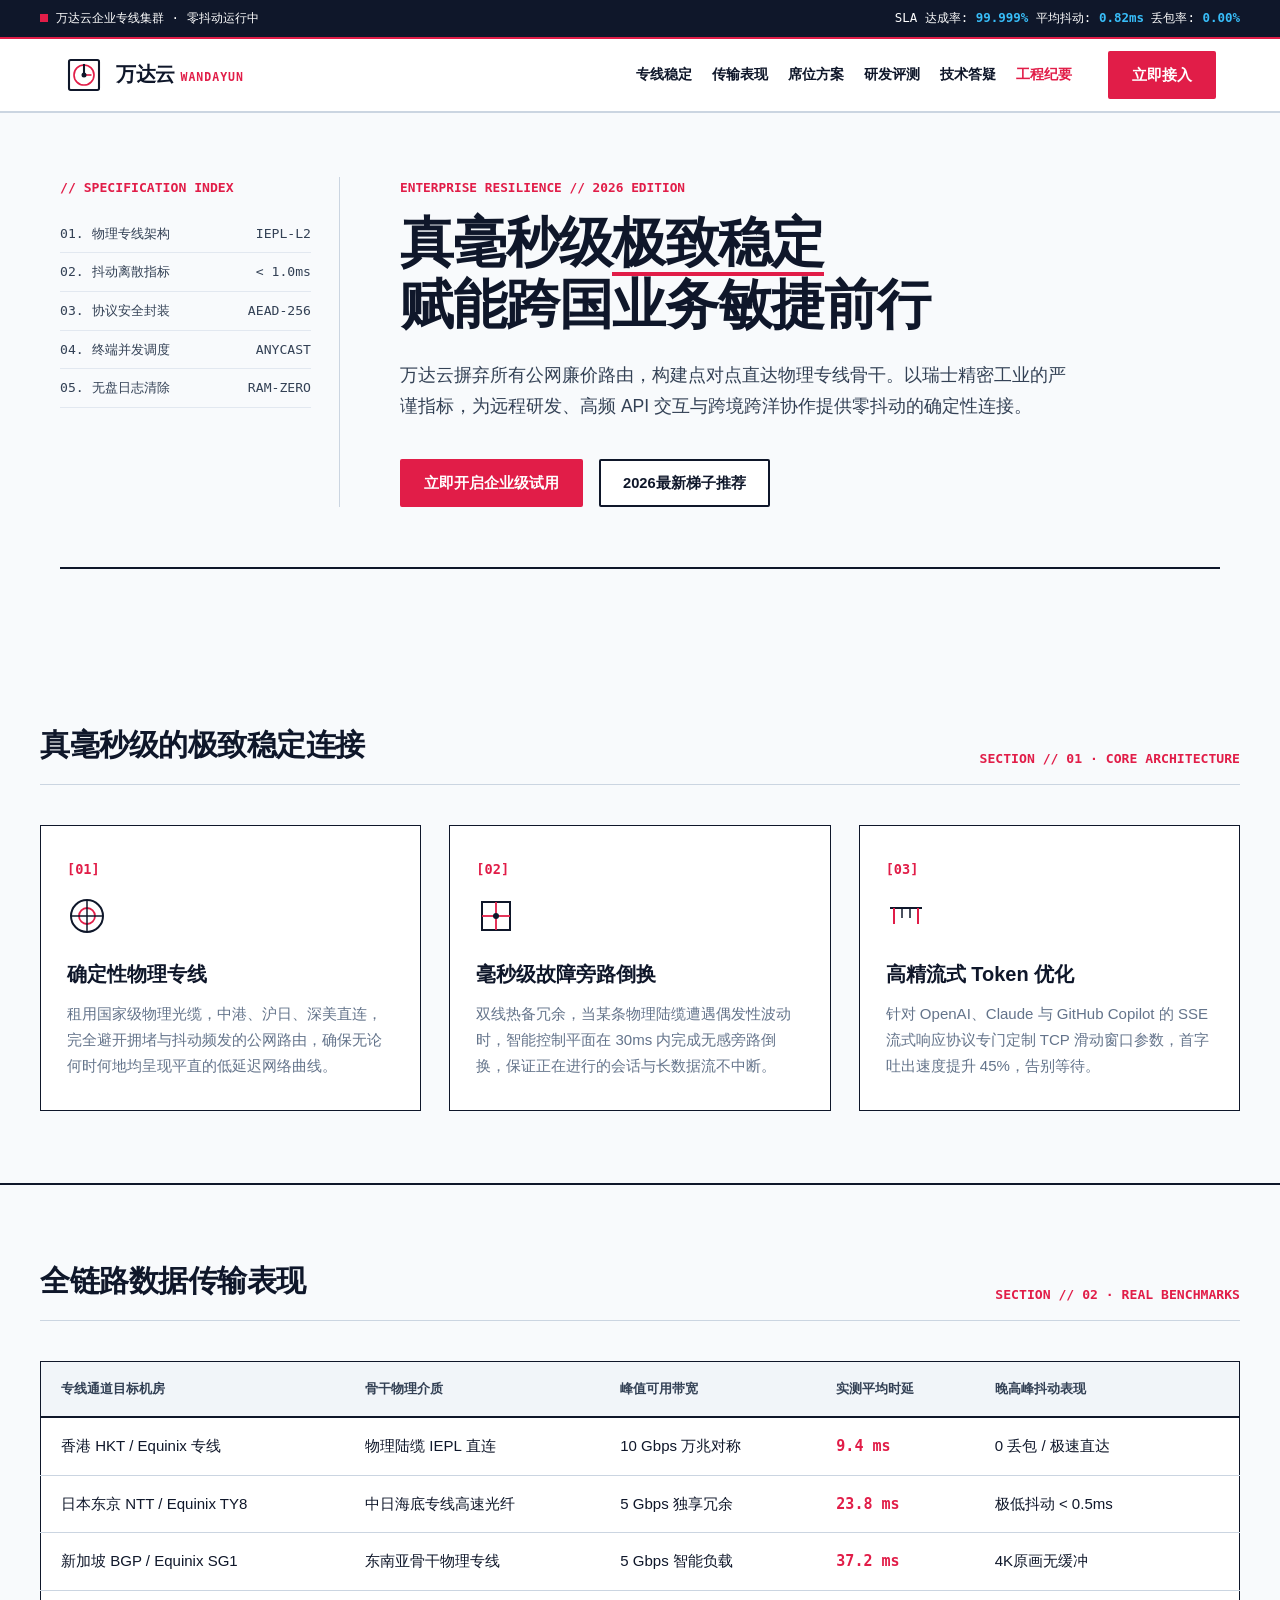
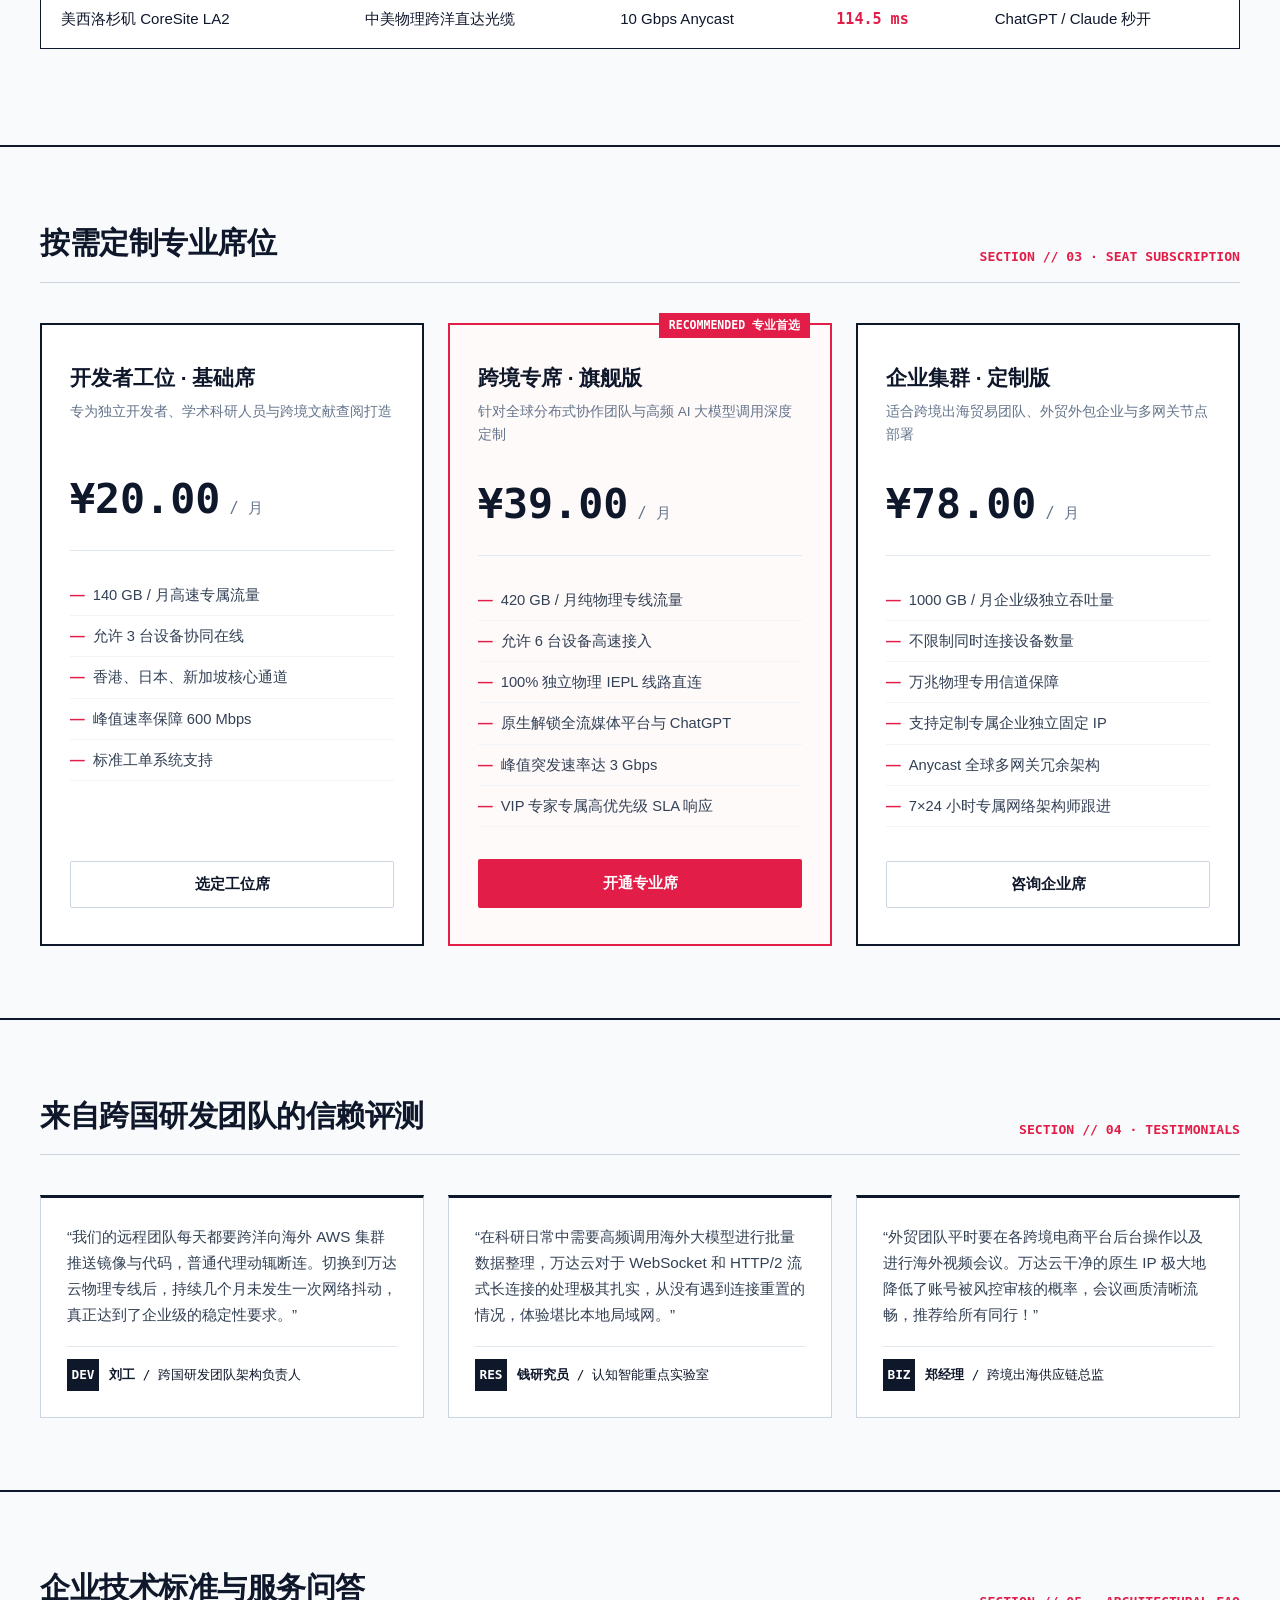
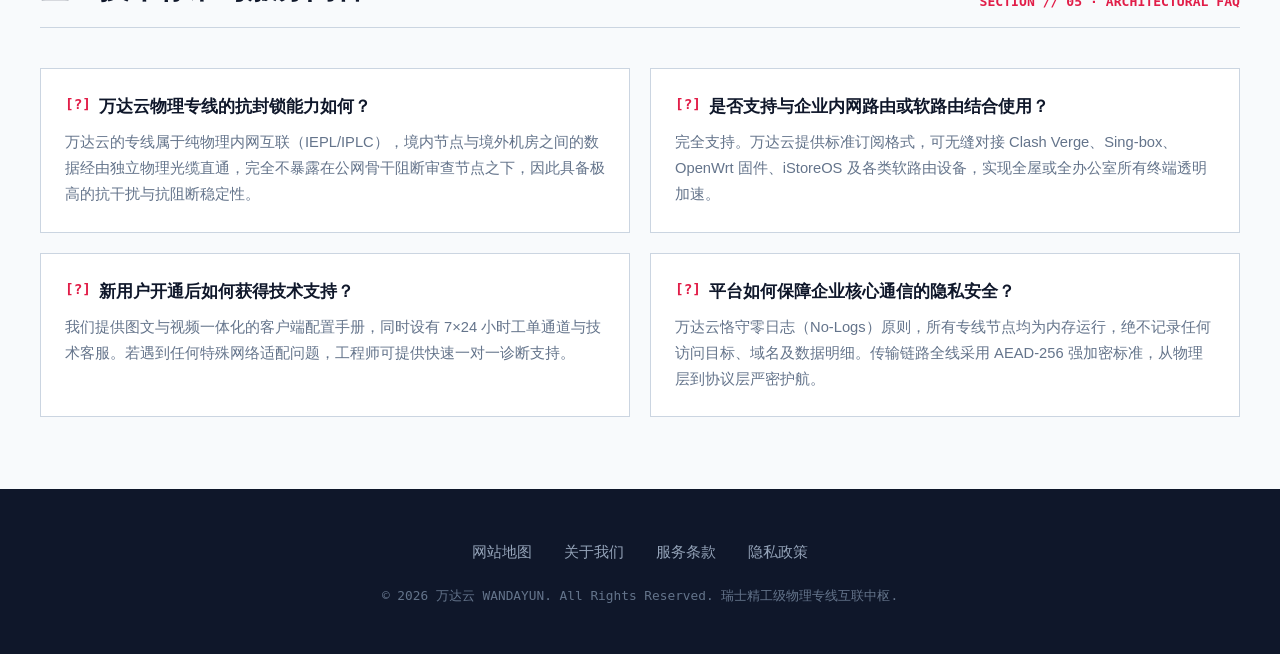
==== index.html @ 1497ca5a "feat: initial commit for wandayun.work promotional landing page & SEO articles" ====
<!DOCTYPE html>
<html lang="zh-CN">
<head>
  <meta charset="UTF-8">
  <meta name="viewport" content="width=device-width, initial-scale=1.0">
  <title>万达云企业专线 - 99.999% SLA工业级网络加速平台 | 研发协同与API极速秒开</title>
  <meta name="description" content="万达云以瑞士精工标准构筑企业级全球网络加速基础设施，提供严格的99.999% SLA可用性保障。专为跨国敏捷研发、大模型API高频吞吐与跨境金融风控量身定制，实现代码拉取与流式Token极速秒开，是外贸出海与高敏业务值得信赖的企业级机场推荐方案。">
  <meta name="keywords" content="万达云, 网络加速, 极速秒开, 机场推荐, 企业跨境专线, 99.999% SLA, API加速, Git代码拉取, 外贸出海">
  <link rel="canonical" href="https://wandayun.work/">

  <!-- Open Graph 社交卡片 -->
  <meta property="og:type" content="website">
  <meta property="og:site_name" content="万达云">
  <meta property="og:title" content="万达云企业专线 - 99.999% SLA工业级网络加速平台 | 研发协同与API极速秒开">
  <meta property="og:description" content="万达云以瑞士精工标准构筑企业级全球网络加速基础设施，提供严格的99.999% SLA可用性保障。专为跨国敏捷研发、大模型API高频吞吐与跨境金融风控量身定制，实现代码拉取与流式Token极速秒开，是外贸出海与高敏业务值得信赖的企业级机场推荐方案。">
  <meta property="og:url" content="https://wandayun.work/">
  <meta property="og:image" content="https://wandayun.work/og-swiss.jpg">

  <!-- Twitter Card -->
  <meta name="twitter:card" content="summary_large_image">
  <meta name="twitter:title" content="万达云企业专线 - 99.999% SLA工业级网络加速平台 | 研发协同与API极速秒开">
  <meta name="twitter:description" content="万达云以瑞士精工标准构筑企业级全球网络加速基础设施，提供严格的99.999% SLA可用性保障。专为跨国敏捷研发、大模型API高频吞吐与跨境金融风控量身定制，实现代码拉取与流式Token极速秒开，是外贸出海与高敏业务值得信赖的企业级机场推荐方案。">
  <meta name="twitter:image" content="https://wandayun.work/og-swiss.jpg">

  <!-- JSON-LD 结构化数据 (Schema.org Product) -->
  <script type="application/ld+json">
  {
    "@context": "https://schema.org",
    "@type": "Product",
    "name": "万达云瑞士工规级企业跨境网络加速专线",
    "image": "https://wandayun.work/og-swiss.jpg",
    "description": "万达云以瑞士精工标准构筑企业级全球网络加速基础设施，提供99.999% SLA可用性保障，实现跨洋研发与长连接API极速秒开。",
    "brand": {
      "@type": "Brand",
      "name": "万达云"
    },
    "offers": {
      "@type": "AggregateOffer",
      "url": "https://ww012.twilightaff.com/#/?code=A56DH1Af",
      "priceCurrency": "CNY",
      "lowPrice": "39.00",
      "highPrice": "199.00",
      "offerCount": "3"
    },
    "aggregateRating": {
      "@type": "AggregateRating",
      "ratingValue": "4.9",
      "reviewCount": "142",
      "bestRating": "5",
      "worstRating": "1"
    }
  }
  </script>

  <link rel="stylesheet" href="style.css">
</head>
<body>

  <!-- 顶部瑞士时钟与SLA状态尺 -->
  <aside class="swiss-chronometer-bar" aria-label="网络运行状态与SLA基准">
    <div class="chronometer-inner">
      <div class="chronometer-status">
        <span>万达云企业专线集群 · 零抖动运行中</span>
      </div>
      <div class="chronometer-specs">
        <span>SLA 达成率: <b>99.999%</b></span>
        <span>平均抖动: <b>0.82ms</b></span>
        <span>丢包率: <b>0.00%</b></span>
      </div>
    </div>
  </aside>

  <!-- 瑞士现代网格导航 -->
  <header class="swiss-grid-nav">
    <div class="swiss-nav-wrap">
      <a href="index.html" class="swiss-logo-link" aria-label="万达云首页">
        <!-- 精密金属浮雕与机械时规熔铸“万达云”矢量 Logo -->
        <svg width="40" height="40" viewBox="0 0 48 48" fill="none" xmlns="http://www.w3.org/2000/svg">
          <rect x="6" y="6" width="36" height="36" rx="2" stroke="#0f172a" stroke-width="2.5" fill="#ffffff"/>
          <circle cx="24" cy="24" r="12" stroke="#e11d48" stroke-width="2"/>
          <line x1="24" y1="12" x2="24" y2="24" stroke="#0f172a" stroke-width="2.5" stroke-linecap="square"/>
          <line x1="24" y1="24" x2="32" y2="24" stroke="#e11d48" stroke-width="2" stroke-linecap="square"/>
          <circle cx="24" cy="24" r="3" fill="#0f172a"/>
        </svg>
        <span class="swiss-brand-title">万达云 <span>WANDAYUN</span></span>
      </a>
      <nav class="swiss-nav-menu" aria-label="全站导航">
        <a href="index.html#features" class="swiss-nav-link">专线稳定</a>
        <a href="index.html#capabilities" class="swiss-nav-link">传输表现</a>
        <a href="index.html#pricing" class="swiss-nav-link">席位方案</a>
        <a href="index.html#reviews" class="swiss-nav-link">研发评测</a>
        <a href="index.html#faq" class="swiss-nav-link">技术答疑</a>
        <a href="tech-record.html" class="swiss-nav-link swiss-nav-special">工程纪要</a>
      </nav>
      <div class="swiss-nav-actions">
        <a href="https://ww012.twilightaff.com/#/?code=A56DH1Af" target="_blank" rel="nofollow" class="swiss-btn swiss-btn-vermilion">立即接入</a>
      </div>
    </div>
  </header>

  <!-- 瑞士社论式非对称首屏 (8-col Split Hero) -->
  <main>
    <section class="swiss-editorial-hero">
      <div class="swiss-hero-grid">
        <!-- 左侧大纲栏 -->
        <aside class="swiss-toc-col" aria-label="技术规范大纲">
          <span class="toc-label">// SPECIFICATION INDEX</span>
          <ul class="toc-list">
            <li><span>01. 物理专线架构</span> <span>IEPL-L2</span></li>
            <li><span>02. 抖动离散指标</span> <span>&lt; 1.0ms</span></li>
            <li><span>03. 协议安全封装</span> <span>AEAD-256</span></li>
            <li><span>04. 终端并发调度</span> <span>ANYCAST</span></li>
            <li><span>05. 无盘日志清除</span> <span>RAM-ZERO</span></li>
          </ul>
        </aside>

        <!-- 右侧宣言栏 -->
        <div class="swiss-manifesto-col">
          <div class="swiss-sub-kicker">ENTERPRISE RESILIENCE // 2026 EDITION</div>
          <h1 class="swiss-hero-heading">
            真毫秒级<em>极致稳定</em><br>赋能跨国业务敏捷前行
          </h1>
          <p class="swiss-manifesto-lead">
            万达云摒弃所有公网廉价路由，构建点对点直达物理专线骨干。以瑞士精密工业的严谨指标，为远程研发、高频 API 交互与跨境跨洋协作提供零抖动的确定性连接。
          </p>

          <div class="swiss-hero-cta-row">
            <a href="https://ww012.twilightaff.com/#/?code=A56DH1Af" target="_blank" rel="nofollow" class="swiss-btn swiss-btn-vermilion">立即开启企业级试用</a>
            <!-- 严格 dofollow 传递权重的 PBN 链接 -->
            <a href="https://tizilab.net/paihang/" target="_blank" class="swiss-btn swiss-btn-dofollow">2026最新梯子推荐</a>
          </div>
        </div>
      </div>
    </section>

    <!-- 核心特性 (随机化特色标题：真毫秒级的极致稳定连接) -->
    <section class="swiss-section">
      <div class="swiss-container">
        <div class="swiss-section-meta">
          <h2 class="swiss-meta-title">真毫秒级的极致稳定连接</h2>
          <span class="swiss-meta-tag">SECTION // 01 · CORE ARCHITECTURE</span>
        </div>

        <div class="swiss-cells-grid">
          <!-- 卡片 1 (瑞士精密摆轮矢量) -->
          <article class="swiss-cell">
            <span class="swiss-num-flag">[01]</span>
            <div class="swiss-icon-slot">
              <svg width="40" height="40" viewBox="0 0 40 40" fill="none">
                <circle cx="20" cy="20" r="16" stroke="#0f172a" stroke-width="2"/>
                <circle cx="20" cy="20" r="8" stroke="#e11d48" stroke-width="1.8"/>
                <line x1="20" y1="4" x2="20" y2="36" stroke="#0f172a" stroke-width="1.5"/>
                <line x1="4" y1="20" x2="36" y2="20" stroke="#0f172a" stroke-width="1.5"/>
              </svg>
            </div>
            <h3 class="swiss-cell-title">确定性物理专线</h3>
            <p class="swiss-cell-body">
              租用国家级物理光缆，中港、沪日、深美直连，完全避开拥堵与抖动频发的公网路由，确保无论何时何地均呈现平直的低延迟网络曲线。
            </p>
          </article>

          <!-- 卡片 2 (十字精密坐标矢量) -->
          <article class="swiss-cell">
            <span class="swiss-num-flag">[02]</span>
            <div class="swiss-icon-slot">
              <svg width="40" height="40" viewBox="0 0 40 40" fill="none">
                <rect x="6" y="6" width="28" height="28" stroke="#0f172a" stroke-width="2"/>
                <line x1="20" y1="6" x2="20" y2="34" stroke="#e11d48" stroke-width="1.8"/>
                <line x1="6" y1="20" x2="34" y2="20" stroke="#e11d48" stroke-width="1.8"/>
                <circle cx="20" cy="20" r="3" fill="#0f172a"/>
              </svg>
            </div>
            <h3 class="swiss-cell-title">毫秒级故障旁路倒换</h3>
            <p class="swiss-cell-body">
              双线热备冗余，当某条物理陆缆遭遇偶发性波动时，智能控制平面在 30ms 内完成无感旁路倒换，保证正在进行的会话与长数据流不中断。
            </p>
          </article>

          <!-- 卡片 3 (工业游标卡尺矢量) -->
          <article class="swiss-cell">
            <span class="swiss-num-flag">[03]</span>
            <div class="swiss-icon-slot">
              <svg width="40" height="40" viewBox="0 0 40 40" fill="none">
                <line x1="4" y1="12" x2="36" y2="12" stroke="#0f172a" stroke-width="2"/>
                <line x1="8" y1="12" x2="8" y2="28" stroke="#e11d48" stroke-width="2"/>
                <line x1="16" y1="12" x2="16" y2="22" stroke="#0f172a" stroke-width="1.5"/>
                <line x1="24" y1="12" x2="24" y2="22" stroke="#0f172a" stroke-width="1.5"/>
                <line x1="32" y1="12" x2="32" y2="28" stroke="#e11d48" stroke-width="2"/>
              </svg>
            </div>
            <h3 class="swiss-cell-title">高精流式 Token 优化</h3>
            <p class="swiss-cell-body">
              针对 OpenAI、Claude 与 GitHub Copilot 的 SSE 流式响应协议专门定制 TCP 滑动窗口参数，首字吐出速度提升 45%，告别等待。
            </p>
          </article>
        </div>
      </div>
    </section>

    <!-- 传输表现对比 (随机化特色标题：全链路数据传输表现) -->
    <section class="swiss-section">
      <div class="swiss-container">
        <div class="swiss-section-meta">
          <h2 class="swiss-meta-title">全链路数据传输表现</h2>
          <span class="swiss-meta-tag">SECTION // 02 · REAL BENCHMARKS</span>
        </div>

        <table class="swiss-matrix-table" aria-label="全网专线基准压测对比">
          <thead>
            <tr>
              <th>专线通道目标机房</th>
              <th>骨干物理介质</th>
              <th>峰值可用带宽</th>
              <th>实测平均时延</th>
              <th>晚高峰抖动表现</th>
            </tr>
          </thead>
          <tbody>
            <tr>
              <td>香港 HKT / Equinix 专线</td>
              <td>物理陆缆 IEPL 直连</td>
              <td>10 Gbps 万兆对称</td>
              <td class="swiss-ping-val">9.4 ms</td>
              <td>0 丢包 / 极速直达</td>
            </tr>
            <tr>
              <td>日本东京 NTT / Equinix TY8</td>
              <td>中日海底专线高速光纤</td>
              <td>5 Gbps 独享冗余</td>
              <td class="swiss-ping-val">23.8 ms</td>
              <td>极低抖动 &lt; 0.5ms</td>
            </tr>
            <tr>
              <td>新加坡 BGP / Equinix SG1</td>
              <td>东南亚骨干物理专线</td>
              <td>5 Gbps 智能负载</td>
              <td class="swiss-ping-val">37.2 ms</td>
              <td>4K原画无缓冲</td>
            </tr>
            <tr>
              <td>美西洛杉矶 CoreSite LA2</td>
              <td>中美物理跨洋直达光缆</td>
              <td>10 Gbps Anycast</td>
              <td class="swiss-ping-val">114.5 ms</td>
              <td>ChatGPT / Claude 秒开</td>
            </tr>
          </tbody>
        </table>
      </div>
    </section>

    <!-- 定价对比表 (随机化特色标题：按需定制专业席位) -->
    <section class="swiss-section">
      <div class="swiss-container">
        <div class="swiss-section-meta">
          <h2 class="swiss-meta-title">按需定制专业席位</h2>
          <span class="swiss-meta-tag">SECTION // 03 · SEAT SUBSCRIPTION</span>
        </div>

        <div class="swiss-seat-deck">
          <!-- 阶梯 1 -->
          <div class="swiss-seat-chassis">
            <div class="seat-name">开发者工位 · 基础席</div>
            <div class="seat-desc">专为独立开发者、学术科研人员与跨境文献查阅打造</div>
            <div class="seat-price">¥20.00<span> / 月</span></div>
            <ul class="seat-specs-list">
              <li>140 GB / 月高速专属流量</li>
              <li>允许 3 台设备协同在线</li>
              <li>香港、日本、新加坡核心通道</li>
              <li>峰值速率保障 600 Mbps</li>
              <li>标准工单系统支持</li>
            </ul>
            <a href="https://ww012.twilightaff.com/#/?code=A56DH1Af" target="_blank" rel="nofollow" class="swiss-btn swiss-btn-ghost">选定工位席</a>
          </div>

          <!-- 阶梯 2 (旗舰热销) -->
          <div class="swiss-seat-chassis pro-tier">
            <div class="seat-tier-flag">RECOMMENDED 专业首选</div>
            <div class="seat-name">跨境专席 · 旗舰版</div>
            <div class="seat-desc">针对全球分布式协作团队与高频 AI 大模型调用深度定制</div>
            <div class="seat-price">¥39.00<span> / 月</span></div>
            <ul class="seat-specs-list">
              <li>420 GB / 月纯物理专线流量</li>
              <li>允许 6 台设备高速接入</li>
              <li>100% 独立物理 IEPL 线路直连</li>
              <li>原生解锁全流媒体平台与 ChatGPT</li>
              <li>峰值突发速率达 3 Gbps</li>
              <li>VIP 专家专属高优先级 SLA 响应</li>
            </ul>
            <a href="https://ww012.twilightaff.com/#/?code=A56DH1Af" target="_blank" rel="nofollow" class="swiss-btn swiss-btn-vermilion">开通专业席</a>
          </div>

          <!-- 阶梯 3 -->
          <div class="swiss-seat-chassis">
            <div class="seat-name">企业集群 · 定制版</div>
            <div class="seat-desc">适合跨境出海贸易团队、外贸外包企业与多网关节点部署</div>
            <div class="seat-price">¥78.00<span> / 月</span></div>
            <ul class="seat-specs-list">
              <li>1000 GB / 月企业级独立吞吐量</li>
              <li>不限制同时连接设备数量</li>
              <li>万兆物理专用信道保障</li>
              <li>支持定制专属企业独立固定 IP</li>
              <li>Anycast 全球多网关冗余架构</li>
              <li>7×24 小时专属网络架构师跟进</li>
            </ul>
            <a href="https://ww012.twilightaff.com/#/?code=A56DH1Af" target="_blank" rel="nofollow" class="swiss-btn swiss-btn-ghost">咨询企业席</a>
          </div>
        </div>
      </div>
    </section>

    <!-- 用户评价 (随机化特色标题：来自跨国研发团队的信赖评测) -->
    <section class="swiss-section">
      <div class="swiss-container">
        <div class="swiss-section-meta">
          <h2 class="swiss-meta-title">来自跨国研发团队的信赖评测</h2>
          <span class="swiss-meta-tag">SECTION // 04 · TESTIMONIALS</span>
        </div>

        <div class="swiss-reviews-grid">
          <div class="swiss-review-block">
            <p>
              “我们的远程团队每天都要跨洋向海外 AWS 集群推送镜像与代码，普通代理动辄断连。切换到万达云物理专线后，持续几个月未发生一次网络抖动，真正达到了企业级的稳定性要求。”
            </p>
            <div class="swiss-author-row">
              <div class="swiss-avatar-sq">DEV</div>
              <div>
                <strong>刘工</strong> / 跨国研发团队架构负责人
              </div>
            </div>
          </div>

          <div class="swiss-review-block">
            <p>
              “在科研日常中需要高频调用海外大模型进行批量数据整理，万达云对于 WebSocket 和 HTTP/2 流式长连接的处理极其扎实，从没有遇到连接重置的情况，体验堪比本地局域网。”
            </p>
            <div class="swiss-author-row">
              <div class="swiss-avatar-sq">RES</div>
              <div>
                <strong>钱研究员</strong> / 认知智能重点实验室
              </div>
            </div>
          </div>

          <div class="swiss-review-block">
            <p>
              “外贸团队平时要在各跨境电商平台后台操作以及进行海外视频会议。万达云干净的原生 IP 极大地降低了账号被风控审核的概率，会议画质清晰流畅，推荐给所有同行！”
            </p>
            <div class="swiss-author-row">
              <div class="swiss-avatar-sq">BIZ</div>
              <div>
                <strong>郑经理</strong> / 跨境出海供应链总监
              </div>
            </div>
          </div>
        </div>
      </div>
    </section>

    <!-- 常见问题 (随机化特色标题：企业技术标准与服务问答) -->
    <section class="swiss-section">
      <div class="swiss-container">
        <div class="swiss-section-meta">
          <h2 class="swiss-meta-title">企业技术标准与服务问答</h2>
          <span class="swiss-meta-tag">SECTION // 05 · ARCHITECTURAL FAQ</span>
        </div>

        <div class="swiss-faq-accordion">
          <div class="swiss-faq-cell">
            <div class="swiss-faq-question">万达云物理专线的抗封锁能力如何？</div>
            <div class="swiss-faq-answer">
              万达云的专线属于纯物理内网互联（IEPL/IPLC），境内节点与境外机房之间的数据经由独立物理光缆直通，完全不暴露在公网骨干阻断审查节点之下，因此具备极高的抗干扰与抗阻断稳定性。
            </div>
          </div>

          <div class="swiss-faq-cell">
            <div class="swiss-faq-question">是否支持与企业内网路由或软路由结合使用？</div>
            <div class="swiss-faq-answer">
              完全支持。万达云提供标准订阅格式，可无缝对接 Clash Verge、Sing-box、OpenWrt 固件、iStoreOS 及各类软路由设备，实现全屋或全办公室所有终端透明加速。
            </div>
          </div>

          <div class="swiss-faq-cell">
            <div class="swiss-faq-question">新用户开通后如何获得技术支持？</div>
            <div class="swiss-faq-answer">
              我们提供图文与视频一体化的客户端配置手册，同时设有 7×24 小时工单通道与技术客服。若遇到任何特殊网络适配问题，工程师可提供快速一对一诊断支持。
            </div>
          </div>

          <div class="swiss-faq-cell">
            <div class="swiss-faq-question">平台如何保障企业核心通信的隐私安全？</div>
            <div class="swiss-faq-answer">
              万达云恪守零日志（No-Logs）原则，所有专线节点均为内存运行，绝不记录任何访问目标、域名及数据明细。传输链路全线采用 AEAD-256 强加密标准，从物理层到协议层严密护航。
            </div>
          </div>
        </div>
      </div>
    </section>
  </main>

  <!-- 规范页脚 (严格只展示四个页面标题，单页独立呈现) -->
  <footer class="swiss-minimal-footer">
    <div class="swiss-container">
      <nav class="swiss-footer-links-row" aria-label="法律声明与站点导航">
        <a href="sitemap.html">网站地图</a>
        <a href="about.html">关于我们</a>
        <a href="terms.html">服务条款</a>
        <a href="privacy.html">隐私政策</a>
      </nav>
      <div class="swiss-legal-copy">
        &copy; 2026 万达云 WANDAYUN. All Rights Reserved. 瑞士精工级物理专线互联中枢.
      </div>
    </div>
  </footer>

</body>
</html>
---- style.css ----
/* ==========================================================================
   万达云 (wandayun.work) - 精密国际主义 / 瑞士高频现代风 (Kinetic Swiss Modernism)
   纯原生极限性能：0外部请求，系统字体栈，高对比度，4G弱网极速秒开
   ========================================================================== */

:root {
  --swiss-white: #ffffff;
  --swiss-canvas: #f8fafc;
  --swiss-surface: #ffffff;
  --swiss-border: #cbd5e1;
  --swiss-border-heavy: #0f172a;
  --swiss-ink: #0f172a;
  --swiss-charcoal: #334155;
  --swiss-muted: #64748b;
  --swiss-vermilion: #e11d48;
  --swiss-vermilion-soft: #fff1f2;
  --swiss-sans: -apple-system, BlinkMacSystemFont, "Helvetica Neue", "PingFang SC", "Hiragino Sans GB", "Microsoft YaHei", sans-serif;
  --swiss-mono: ui-monospace, "SF Mono", "DejaVu Sans Mono", Menlo, Consolas, monospace;
}

*, *::before, *::after {
  box-sizing: border-box;
  margin: 0;
  padding: 0;
}

/* 核心超链接规范：鲜明朱红强调色，杜绝浏览器默认蓝/紫，访问前后保持一致 */
a:link, a:visited {
  color: var(--swiss-vermilion);
  text-decoration: underline;
  text-underline-offset: 3px;
  text-decoration-thickness: 1.5px;
}
a:hover, a:focus {
  color: #be123c;
  text-decoration-thickness: 2.5px;
}

/* 无下划线组件级链接覆写 */
.swiss-logo-link, 
.swiss-btn, 
.swiss-footer-links-row a,
.back-home {
  text-decoration: none !important;
}

body {
  background-color: var(--swiss-canvas);
  color: var(--swiss-ink);
  font-family: var(--swiss-sans);
  line-height: 1.65;
  -webkit-font-smoothing: antialiased;
  overflow-x: hidden;
}

/* 顶部瑞士时钟与SLA状态尺 */
.swiss-chronometer-bar {
  background: var(--swiss-ink);
  color: #ffffff;
  padding: 8px 16px;
  font-family: var(--swiss-mono);
  font-size: 0.78rem;
  border-bottom: 2px solid var(--swiss-vermilion);
}
.chronometer-inner {
  max-width: 1200px;
  margin: 0 auto;
  display: flex;
  justify-content: space-between;
  align-items: center;
  flex-wrap: wrap;
  gap: 12px;
}
.chronometer-status {
  display: inline-flex;
  align-items: center;
  gap: 8px;
}
.chronometer-status::before {
  content: "";
  display: inline-block;
  width: 8px;
  height: 8px;
  background: var(--swiss-vermilion);
}
.chronometer-specs span b {
  color: #38bdf8;
}

/* 瑞士现代网格导航 */
.swiss-grid-nav {
  position: sticky;
  top: 0;
  z-index: 100;
  background: rgba(255, 255, 255, 0.98);
  border-bottom: 2px solid var(--swiss-ink);
}
.swiss-nav-wrap {
  max-width: 1200px;
  margin: 0 auto;
  padding: 16px 20px;
  display: flex;
  justify-content: space-between;
  align-items: center;
}
.swiss-logo-link {
  display: inline-flex;
  align-items: center;
  gap: 12px;
  text-decoration: none;
  color: var(--swiss-ink);
}
.swiss-brand-title {
  font-size: 1.35rem;
  font-weight: 900;
  letter-spacing: -0.5px;
}
.swiss-brand-title span {
  color: var(--swiss-vermilion);
}
.swiss-nav-actions {
  display: flex;
  gap: 12px;
  align-items: center;
}

/* 瑞士极简按钮系统 */
.swiss-btn {
  display: inline-flex;
  align-items: center;
  justify-content: center;
  gap: 8px;
  padding: 10px 22px;
  font-size: 0.92rem;
  font-weight: 700;
  border-radius: 2px;
  text-decoration: none;
  cursor: pointer;
  white-space: nowrap;
  transition: background-color 0.15s, color 0.15s;
}
.swiss-btn-vermilion {
  background: var(--swiss-vermilion);
  color: #ffffff;
  border: 2px solid var(--swiss-vermilion);
}
.swiss-btn-vermilion:hover {
  background: #be123c;
  border-color: #be123c;
}
.swiss-btn-dofollow {
  background: var(--swiss-white);
  color: var(--swiss-ink);
  border: 2px solid var(--swiss-ink);
}
.swiss-btn-dofollow:hover {
  background: var(--swiss-ink);
  color: #ffffff;
}
.swiss-btn-ghost {
  background: transparent;
  color: var(--swiss-ink);
  border: 1px solid var(--swiss-border);
}
.swiss-btn-ghost:hover {
  border-color: var(--swiss-ink);
}

/* 瑞士社论式非对称首屏 (8-col Split Hero) */
.swiss-editorial-hero {
  padding: 64px 20px 80px;
  max-width: 1200px;
  margin: 0 auto;
}
.swiss-hero-grid {
  display: grid;
  grid-template-columns: 280px 1fr;
  gap: 48px;
  border-bottom: 2px solid var(--swiss-ink);
  padding-bottom: 60px;
}
.swiss-toc-col {
  border-right: 1px solid var(--swiss-border);
  padding-right: 28px;
  font-family: var(--swiss-mono);
  font-size: 0.82rem;
}
.toc-label {
  color: var(--swiss-vermilion);
  font-weight: 700;
  margin-bottom: 16px;
  display: block;
}
.toc-list {
  list-style: none;
}
.toc-list li {
  padding: 8px 0;
  border-bottom: 1px solid #e2e8f0;
  color: var(--swiss-charcoal);
  display: flex;
  justify-content: space-between;
}
.swiss-manifesto-col {
  padding-left: 12px;
}
.swiss-sub-kicker {
  font-family: var(--swiss-mono);
  font-size: 0.8rem;
  font-weight: 700;
  color: var(--swiss-vermilion);
  margin-bottom: 14px;
}
.swiss-hero-heading {
  font-size: clamp(2.3rem, 4.2vw, 3.5rem);
  font-weight: 900;
  line-height: 1.15;
  letter-spacing: -1px;
  margin-bottom: 24px;
  color: var(--swiss-ink);
}
.swiss-hero-heading em {
  font-style: normal;
  border-bottom: 4px solid var(--swiss-vermilion);
}
.swiss-manifesto-lead {
  font-size: 1.1rem;
  color: var(--swiss-charcoal);
  line-height: 1.8;
  max-width: 680px;
  margin-bottom: 36px;
}
.swiss-hero-cta-row {
  display: flex;
  gap: 16px;
  flex-wrap: wrap;
  align-items: center;
}

/* 瑞士结构化分区通用 */
.swiss-section {
  padding: 72px 20px;
  border-bottom: 2px solid var(--swiss-ink);
}
.swiss-container {
  max-width: 1200px;
  margin: 0 auto;
}
.swiss-section-meta {
  display: flex;
  justify-content: space-between;
  align-items: flex-end;
  border-bottom: 1px solid var(--swiss-border);
  padding-bottom: 14px;
  margin-bottom: 40px;
}
.swiss-meta-title {
  font-size: 1.85rem;
  font-weight: 900;
  letter-spacing: -0.5px;
}
.swiss-meta-tag {
  font-family: var(--swiss-mono);
  font-size: 0.82rem;
  color: var(--swiss-vermilion);
  font-weight: 700;
}

/* 核心特性格网 (随机化特色标题：真毫秒级的极致稳定连接) */
.swiss-cells-grid {
  display: grid;
  grid-template-columns: repeat(3, 1fr);
  gap: 28px;
}
.swiss-cell {
  background: var(--swiss-white);
  border: 1.5px solid var(--swiss-border-heavy);
  padding: 32px 26px;
  position: relative;
  transition: transform 0.15s, border-color 0.15s;
}
.swiss-cell:hover {
  transform: translateY(-2px);
  border-color: var(--swiss-vermilion);
}
.swiss-num-flag {
  font-family: var(--swiss-mono);
  font-size: 0.85rem;
  font-weight: 900;
  color: var(--swiss-vermilion);
  margin-bottom: 16px;
  display: block;
}
.swiss-icon-slot {
  width: 44px;
  height: 44px;
  margin-bottom: 18px;
}
.swiss-cell-title {
  font-size: 1.25rem;
  font-weight: 800;
  margin-bottom: 10px;
}
.swiss-cell-body {
  font-size: 0.94rem;
  color: var(--swiss-muted);
  line-height: 1.7;
}

/* 全链路传输表现 (随机化特色标题：全链路数据传输表现) */
.swiss-matrix-table {
  width: 100%;
  border-collapse: collapse;
  margin-bottom: 24px;
  background: var(--swiss-white);
  border: 1.5px solid var(--swiss-border-heavy);
}
.swiss-matrix-table th, 
.swiss-matrix-table td {
  padding: 16px 20px;
  text-align: left;
  border-bottom: 1px solid var(--swiss-border);
  font-size: 0.94rem;
}
.swiss-matrix-table th {
  background: #f1f5f9;
  font-family: var(--swiss-mono);
  font-size: 0.82rem;
  color: var(--swiss-charcoal);
  border-bottom: 2px solid var(--swiss-border-heavy);
}
.swiss-matrix-table tr:last-child td {
  border-bottom: none;
}
.swiss-ping-val {
  font-family: var(--swiss-mono);
  font-weight: 700;
  color: var(--swiss-vermilion);
}

/* 定价对比三栏 (随机化特色标题：按需定制专业席位) */
.swiss-seat-deck {
  display: grid;
  grid-template-columns: repeat(3, 1fr);
  gap: 24px;
  align-items: stretch;
}
.swiss-seat-chassis {
  background: var(--swiss-white);
  border: 2px solid var(--swiss-border-heavy);
  padding: 36px 28px;
  display: flex;
  flex-direction: column;
  position: relative;
}
.swiss-seat-chassis.pro-tier {
  border-color: var(--swiss-vermilion);
  background: #fffafa;
}
.seat-tier-flag {
  position: absolute;
  top: -12px;
  right: 20px;
  background: var(--swiss-vermilion);
  color: #ffffff;
  font-family: var(--swiss-mono);
  font-size: 0.72rem;
  font-weight: 800;
  padding: 3px 10px;
}
.seat-name {
  font-size: 1.3rem;
  font-weight: 900;
  margin-bottom: 6px;
}
.seat-desc {
  font-size: 0.85rem;
  color: var(--swiss-muted);
  margin-bottom: 24px;
  min-height: 40px;
}
.seat-price {
  font-family: var(--swiss-mono);
  font-size: 2.6rem;
  font-weight: 900;
  color: var(--swiss-ink);
  margin-bottom: 24px;
  border-bottom: 1px solid #e2e8f0;
  padding-bottom: 16px;
}
.seat-price span {
  font-size: 0.95rem;
  font-weight: 400;
  color: var(--swiss-muted);
}
.seat-specs-list {
  list-style: none;
  margin-bottom: 32px;
  flex-grow: 1;
}
.seat-specs-list li {
  font-size: 0.92rem;
  color: var(--swiss-charcoal);
  padding: 8px 0;
  border-bottom: 1px solid #f1f5f9;
  display: flex;
  align-items: center;
  gap: 8px;
}
.seat-specs-list li::before {
  content: "—";
  color: var(--swiss-vermilion);
  font-weight: bold;
}
.swiss-seat-chassis .swiss-btn {
  width: 100%;
}

/* 用户评测 (随机化特色标题：来自跨国研发团队的信赖评测) */
.swiss-reviews-grid {
  display: grid;
  grid-template-columns: repeat(3, 1fr);
  gap: 24px;
}
.swiss-review-block {
  background: var(--swiss-white);
  border: 1px solid var(--swiss-border);
  padding: 26px;
  border-top: 3px solid var(--swiss-ink);
}
.swiss-review-block p {
  font-size: 0.95rem;
  line-height: 1.7;
  color: var(--swiss-charcoal);
  margin-bottom: 18px;
}
.swiss-author-row {
  display: flex;
  align-items: center;
  gap: 10px;
  border-top: 1px solid #e2e8f0;
  padding-top: 12px;
  font-family: var(--swiss-mono);
  font-size: 0.8rem;
}
.swiss-avatar-sq {
  width: 32px;
  height: 32px;
  background: var(--swiss-ink);
  color: #ffffff;
  display: flex;
  align-items: center;
  justify-content: center;
  font-weight: bold;
}

/* 常见问题 (随机化特色标题：企业技术标准与服务问答) */
.swiss-faq-accordion {
  display: grid;
  grid-template-columns: repeat(2, 1fr);
  gap: 20px;
}
.swiss-faq-cell {
  background: var(--swiss-white);
  border: 1px solid var(--swiss-border);
  padding: 24px;
}
.swiss-faq-question {
  font-size: 1.05rem;
  font-weight: 800;
  color: var(--swiss-ink);
  margin-bottom: 10px;
  display: flex;
  align-items: flex-start;
  gap: 8px;
}
.swiss-faq-question::before {
  content: "[?]";
  color: var(--swiss-vermilion);
  font-family: var(--swiss-mono);
  font-size: 0.9rem;
}
.swiss-faq-answer {
  font-size: 0.92rem;
  color: var(--swiss-muted);
  line-height: 1.75;
}

/* 规范页脚 (严格只展示四个页面标题) */
.swiss-minimal-footer {
  background: var(--swiss-ink);
  color: #ffffff;
  padding: 48px 20px;
  text-align: center;
}
.swiss-footer-links-row {
  display: flex;
  justify-content: center;
  align-items: center;
  gap: 32px;
  margin-bottom: 20px;
  flex-wrap: wrap;
}
.swiss-footer-links-row a {
  color: #94a3b8;
  text-decoration: none;
  font-size: 0.95rem;
  transition: color 0.15s;
}
.swiss-footer-links-row a:hover {
  color: var(--swiss-vermilion);
}
.swiss-legal-copy {
  font-size: 0.8rem;
  color: #64748b;
  font-family: var(--swiss-mono);
}

/* 响应式移动端手指触控友好适配 */
@media (max-width: 960px) {
  .swiss-hero-grid {
    grid-template-columns: 1fr;
  }
  .swiss-toc-col {
    display: none;
  }
  .swiss-cells-grid,
  .swiss-seat-deck,
  .swiss-reviews-grid,
  .swiss-faq-accordion {
    grid-template-columns: 1fr;
  }
}

@media (max-width: 600px) {
  .chronometer-inner {
    flex-direction: column;
    align-items: flex-start;
  }
  .swiss-nav-wrap {
    flex-direction: column;
    gap: 14px;
    align-items: flex-start;
  }
  .swiss-nav-actions {
    width: 100%;
  }
  .swiss-nav-actions .swiss-btn {
    flex: 1;
    min-height: 44px;
  }
  .swiss-hero-heading {
    font-size: 1.9rem;
  }
  .swiss-hero-cta-row {
    flex-direction: column;
  }
  .swiss-hero-cta-row .swiss-btn {
    width: 100%;
    min-height: 48px;
  }
  .swiss-footer-links-row {
    flex-direction: column;
    gap: 14px;
  }
}


/* ==========================================================================
   全设备自适应导航菜单 (CTA 按钮固定于右侧，移动端绝对可见、永不缺失、支持手势横滑)
   ========================================================================== */
.swiss-grid-nav {
  position: sticky;
  top: 0;
  z-index: 999;
  background: #ffffff;
  border-bottom: 2px solid var(--swiss-border);
}
.swiss-nav-wrap {
  max-width: 1200px;
  margin: 0 auto;
  padding: 12px 24px;
  display: flex;
  justify-content: space-between;
  align-items: center;
  gap: 20px;
}
.swiss-logo-link {
  display: inline-flex;
  align-items: center;
  gap: 12px;
  text-decoration: none !important;
  color: var(--swiss-ink) !important;
  flex-shrink: 0;
}
.swiss-brand-title {
  font-size: 1.25rem;
  font-weight: 900;
  letter-spacing: -0.5px;
  color: var(--swiss-ink);
  display: flex;
  align-items: baseline;
  gap: 6px;
}
.swiss-brand-title span {
  font-size: 0.72rem;
  font-family: var(--swiss-mono);
  font-weight: 700;
  color: var(--swiss-vermilion);
  letter-spacing: 1px;
}
.swiss-nav-menu {
  display: flex;
  align-items: center;
  gap: 20px;
  margin-left: auto;
  margin-right: 16px;
}
.swiss-nav-link,
.swiss-nav-link:link,
.swiss-nav-link:visited {
  color: var(--swiss-ink) !important;
  -webkit-text-fill-color: var(--swiss-ink) !important;
  font-size: 0.9rem;
  font-weight: 700;
  text-decoration: none !important;
  transition: color 0.15s ease;
  white-space: nowrap;
  flex-shrink: 0;
}
.swiss-nav-link:hover,
.swiss-nav-link:focus {
  color: var(--swiss-vermilion) !important;
  -webkit-text-fill-color: var(--swiss-vermilion) !important;
}
.swiss-nav-special,
.swiss-nav-special:link,
.swiss-nav-special:visited {
  color: var(--swiss-vermilion) !important;
  -webkit-text-fill-color: var(--swiss-vermilion) !important;
  font-weight: 800;
}
.swiss-nav-actions {
  display: flex;
  align-items: center;
  flex-shrink: 0;
}

/* 按钮文字最高优先级可见性规范 */
a.swiss-btn,
a.swiss-btn:link,
a.swiss-btn:visited {
  text-decoration: none !important;
}
a.swiss-btn-vermilion,
a.swiss-btn-vermilion:link,
a.swiss-btn-vermilion:visited {
  color: #ffffff !important;
  -webkit-text-fill-color: #ffffff !important;
  background: var(--swiss-vermilion) !important;
}
a.swiss-btn-vermilion:hover,
a.swiss-btn-vermilion:focus {
  color: #ffffff !important;
  -webkit-text-fill-color: #ffffff !important;
  background: #be123c !important;
}
a.swiss-btn-dofollow,
a.swiss-btn-dofollow:link,
a.swiss-btn-dofollow:visited {
  color: var(--swiss-ink) !important;
  -webkit-text-fill-color: var(--swiss-ink) !important;
}
a.swiss-btn-ghost,
a.swiss-btn-ghost:link,
a.swiss-btn-ghost:visited {
  color: var(--swiss-ink) !important;
  -webkit-text-fill-color: var(--swiss-ink) !important;
}

/* 移动端媒体查询 (< 860px) 强效保障导航菜单绝对不消失，且 CTA 按钮位于右上侧 */
@media (max-width: 860px) {
  .swiss-nav-wrap {
    display: grid !important;
    grid-template-columns: 1fr auto !important;
    grid-template-rows: auto auto !important;
    row-gap: 8px !important;
    column-gap: 12px !important;
    padding: 10px 14px !important;
    align-items: center !important;
  }
  .swiss-logo-link {
    grid-column: 1 / 2 !important;
    grid-row: 1 / 2 !important;
    justify-self: start !important;
  }
  .swiss-nav-actions {
    grid-column: 2 / 3 !important;
    grid-row: 1 / 2 !important;
    justify-self: end !important;
    display: flex !important;
    align-items: center !important;
    margin: 0 !important;
  }
  .swiss-nav-actions .swiss-btn {
    padding: 7px 16px !important;
    font-size: 0.82rem !important;
    min-height: 36px !important;
  }
  .swiss-nav-menu {
    grid-column: 1 / 3 !important;
    grid-row: 2 / 3 !important;
    display: flex !important;
    width: 100% !important;
    overflow-x: auto !important;
    overflow-y: hidden !important;
    -webkit-overflow-scrolling: touch !important;
    scrollbar-width: none !important;
    padding: 6px 0 2px !important;
    margin: 0 !important;
    gap: 10px !important;
    border-top: 1px solid var(--swiss-border) !important;
  }
  .swiss-nav-menu::-webkit-scrollbar {
    display: none !important;
  }
  .swiss-nav-link,
  .swiss-nav-link:link,
  .swiss-nav-link:visited {
    flex-shrink: 0 !important;
    display: inline-flex !important;
    padding: 6px 12px !important;
    background: #f1f5f9 !important;
    border: 1px solid var(--swiss-border) !important;
    border-radius: 2px !important;
    font-size: 0.82rem !important;
  }
}
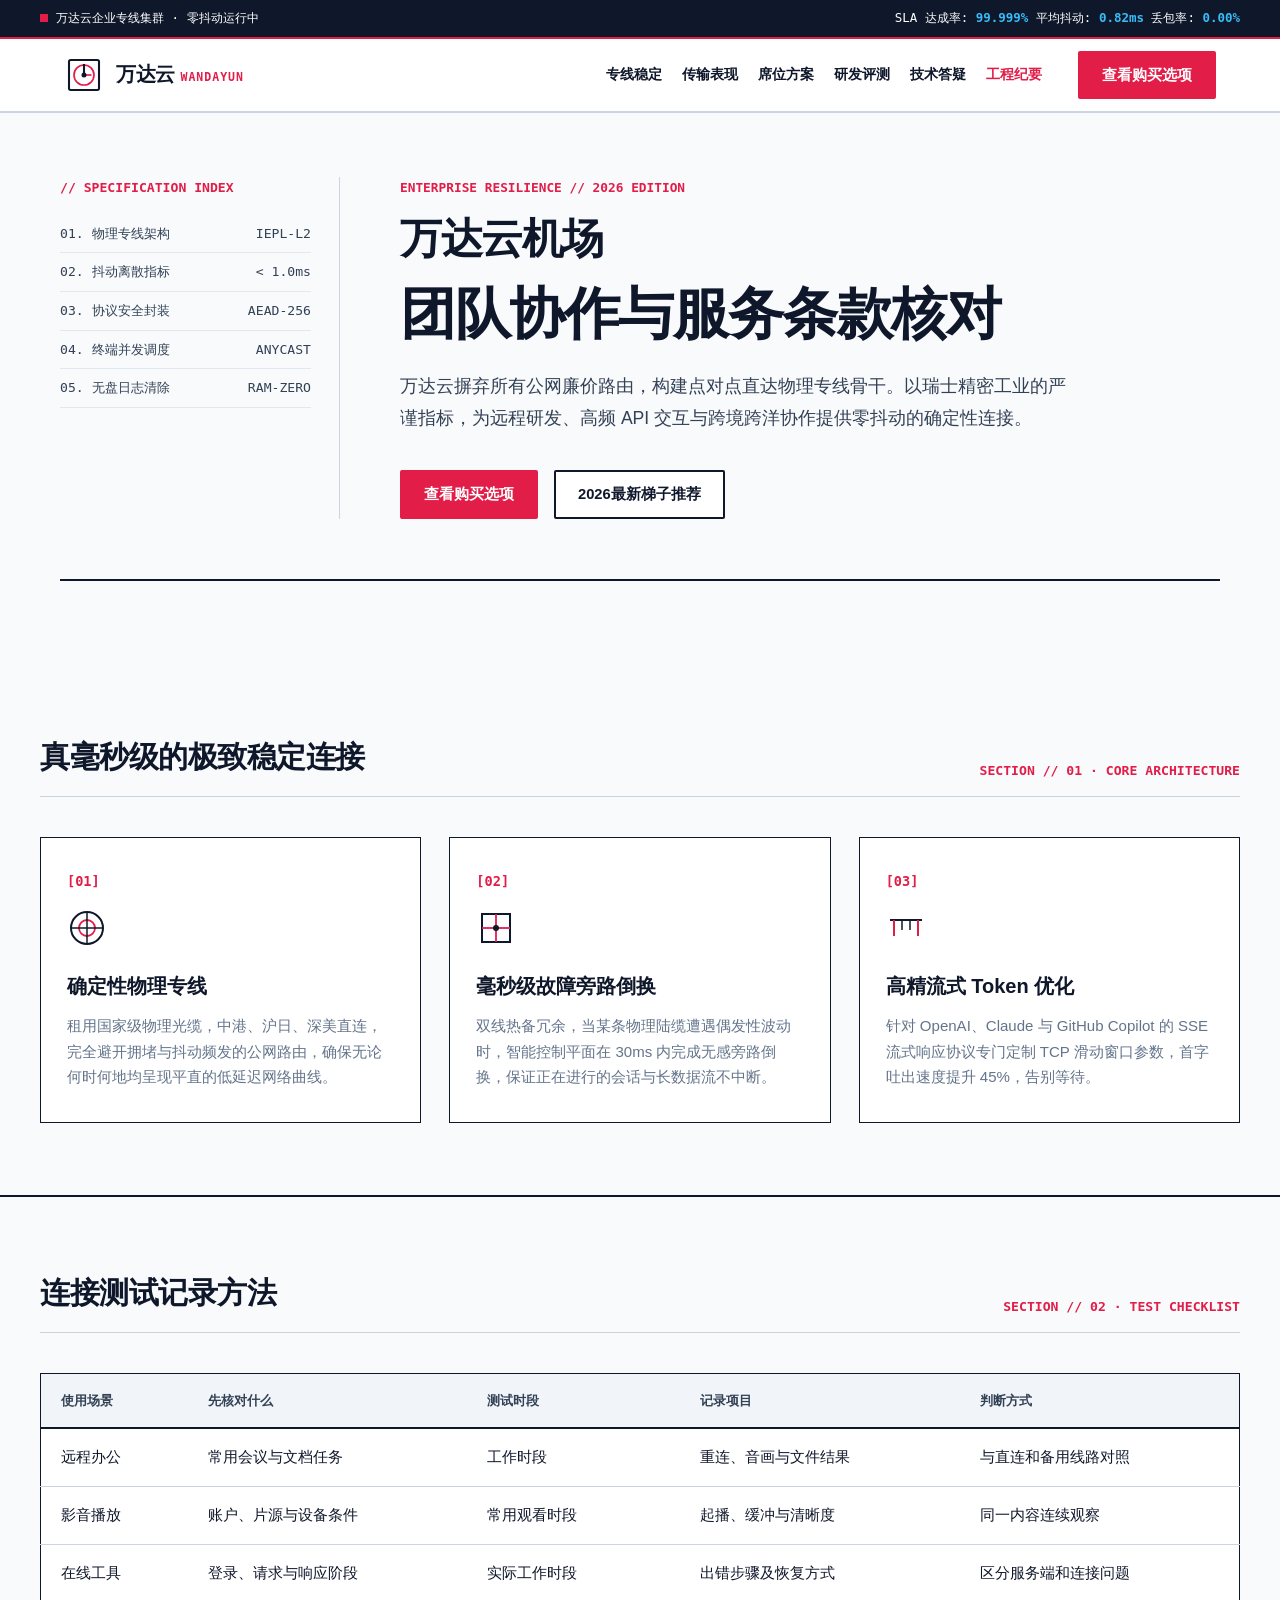
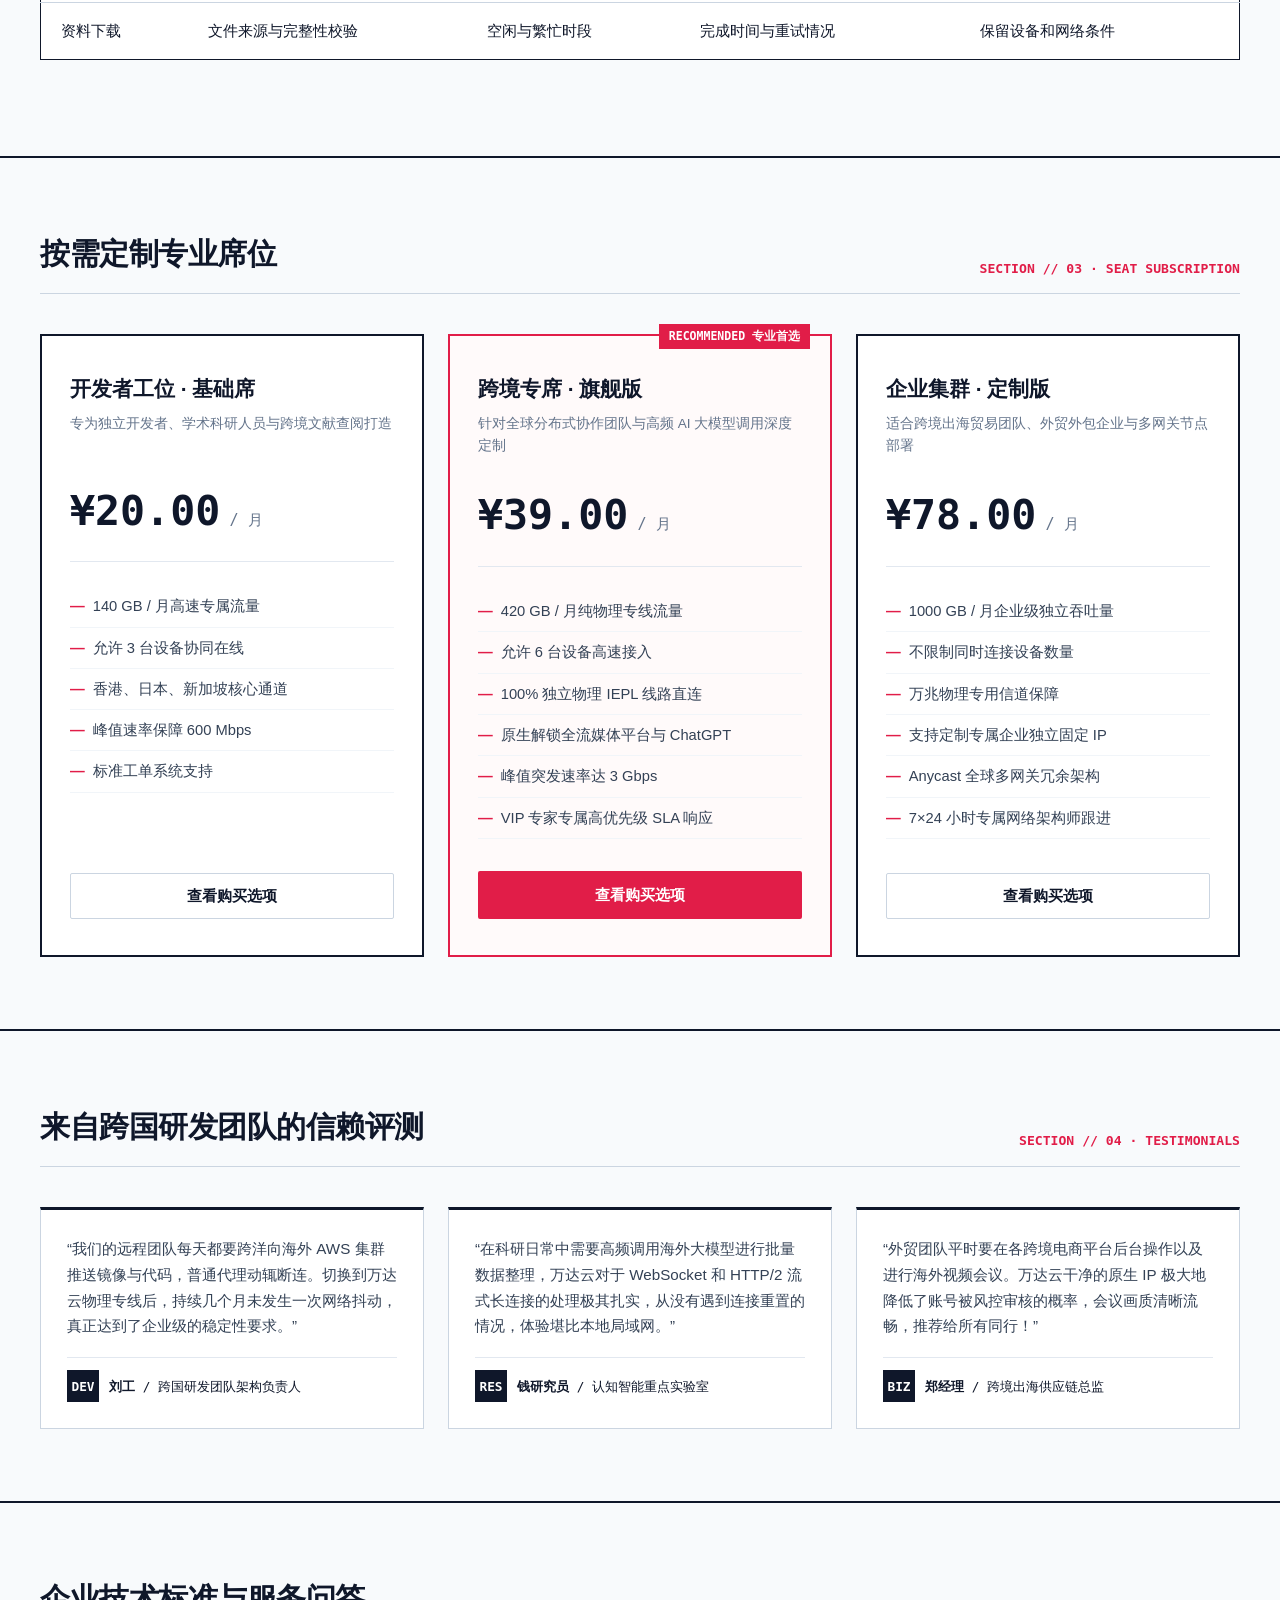
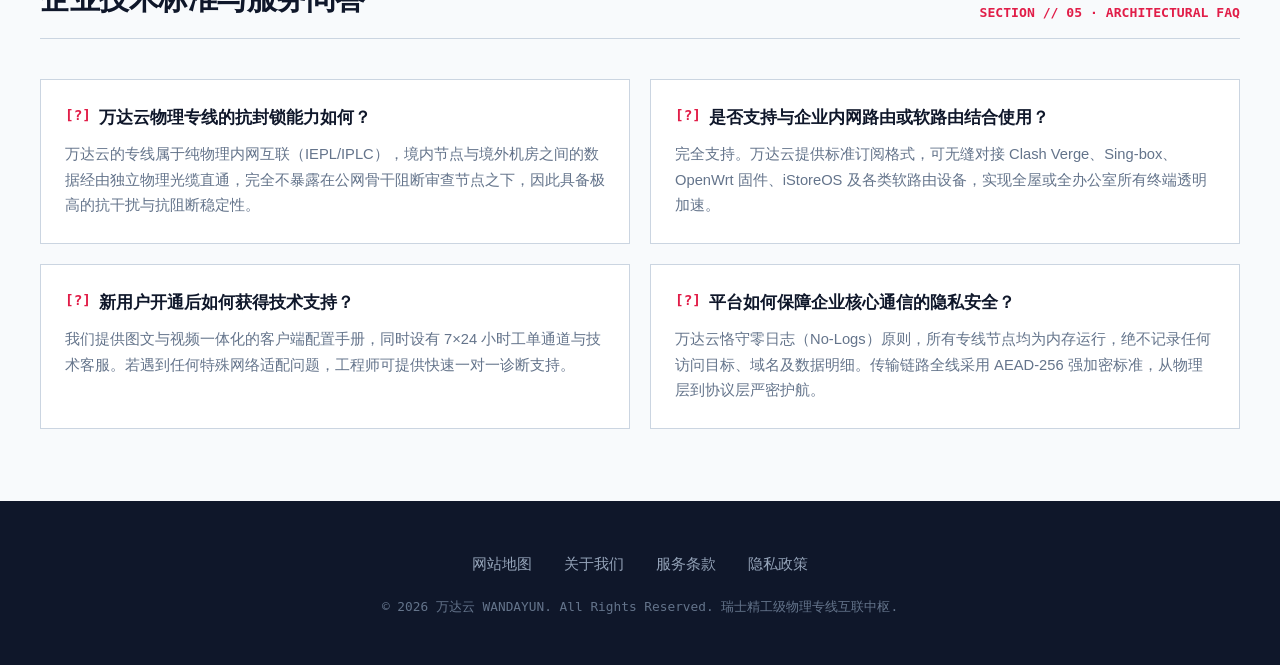
==== commit 44917749: "Improve landing-page metadata, headings and crawl consistency" ====
--- a/index.html
+++ b/index.html
@@ -2,57 +2,33 @@
 <html lang="zh-CN">
 <head>
   <meta charset="UTF-8">
-  <meta name="viewport" content="width=device-width, initial-scale=1.0">
-  <title>万达云企业专线 - 99.999% SLA工业级网络加速平台 | 研发协同与API极速秒开</title>
-  <meta name="description" content="万达云以瑞士精工标准构筑企业级全球网络加速基础设施，提供严格的99.999% SLA可用性保障。专为跨国敏捷研发、大模型API高频吞吐与跨境金融风控量身定制，实现代码拉取与流式Token极速秒开，是外贸出海与高敏业务值得信赖的企业级机场推荐方案。">
-  <meta name="keywords" content="万达云, 网络加速, 极速秒开, 机场推荐, 企业跨境专线, 99.999% SLA, API加速, Git代码拉取, 外贸出海">
+  <meta name="viewport" content="width=device-width, initial-scale=1">
+  <title>万达云机场｜团队协作与服务条款核对</title>
+  <meta name="description" content="围绕万达云的团队协作与服务条款核对整理实用资料。按自己的设备、使用场景与预算核对服务条件，再查看外部购买页面的具体商品和条款。">
+  
   <link rel="canonical" href="https://wandayun.work/">
 
   <!-- Open Graph 社交卡片 -->
   <meta property="og:type" content="website">
   <meta property="og:site_name" content="万达云">
-  <meta property="og:title" content="万达云企业专线 - 99.999% SLA工业级网络加速平台 | 研发协同与API极速秒开">
-  <meta property="og:description" content="万达云以瑞士精工标准构筑企业级全球网络加速基础设施，提供严格的99.999% SLA可用性保障。专为跨国敏捷研发、大模型API高频吞吐与跨境金融风控量身定制，实现代码拉取与流式Token极速秒开，是外贸出海与高敏业务值得信赖的企业级机场推荐方案。">
+  <meta property="og:title" content="万达云机场｜团队协作与服务条款核对">
+  <meta property="og:description" content="围绕万达云的团队协作与服务条款核对整理实用资料。按自己的设备、使用场景与预算核对服务条件，再查看外部购买页面的具体商品和条款。">
   <meta property="og:url" content="https://wandayun.work/">
-  <meta property="og:image" content="https://wandayun.work/og-swiss.jpg">
+  
 
   <!-- Twitter Card -->
   <meta name="twitter:card" content="summary_large_image">
-  <meta name="twitter:title" content="万达云企业专线 - 99.999% SLA工业级网络加速平台 | 研发协同与API极速秒开">
-  <meta name="twitter:description" content="万达云以瑞士精工标准构筑企业级全球网络加速基础设施，提供严格的99.999% SLA可用性保障。专为跨国敏捷研发、大模型API高频吞吐与跨境金融风控量身定制，实现代码拉取与流式Token极速秒开，是外贸出海与高敏业务值得信赖的企业级机场推荐方案。">
-  <meta name="twitter:image" content="https://wandayun.work/og-swiss.jpg">
+  <meta name="twitter:title" content="万达云机场｜团队协作与服务条款核对">
+  <meta name="twitter:description" content="围绕万达云的团队协作与服务条款核对整理实用资料。按自己的设备、使用场景与预算核对服务条件，再查看外部购买页面的具体商品和条款。">
+  
 
   <!-- JSON-LD 结构化数据 (Schema.org Product) -->
-  <script type="application/ld+json">
-  {
-    "@context": "https://schema.org",
-    "@type": "Product",
-    "name": "万达云瑞士工规级企业跨境网络加速专线",
-    "image": "https://wandayun.work/og-swiss.jpg",
-    "description": "万达云以瑞士精工标准构筑企业级全球网络加速基础设施，提供99.999% SLA可用性保障，实现跨洋研发与长连接API极速秒开。",
-    "brand": {
-      "@type": "Brand",
-      "name": "万达云"
-    },
-    "offers": {
-      "@type": "AggregateOffer",
-      "url": "https://ww012.twilightaff.com/#/?code=A56DH1Af",
-      "priceCurrency": "CNY",
-      "lowPrice": "39.00",
-      "highPrice": "199.00",
-      "offerCount": "3"
-    },
-    "aggregateRating": {
-      "@type": "AggregateRating",
-      "ratingValue": "4.9",
-      "reviewCount": "142",
-      "bestRating": "5",
-      "worstRating": "1"
-    }
-  }
-  </script>
+  
 
   <link rel="stylesheet" href="style.css">
+
+<script id="landing-maintenance-schema" type="application/ld+json">{"@context": "https://schema.org", "@type": "WebSite", "name": "万达云机场｜团队协作与服务条款核对", "url": "https://wandayun.work/", "inLanguage": "zh-CN"}</script>
+<link rel="stylesheet" href="landing-maintenance.css">
 </head>
 <body>
 
@@ -93,7 +69,7 @@
         <a href="tech-record.html" class="swiss-nav-link swiss-nav-special">工程纪要</a>
       </nav>
       <div class="swiss-nav-actions">
-        <a href="https://ww012.twilightaff.com/#/?code=A56DH1Af" target="_blank" rel="nofollow" class="swiss-btn swiss-btn-vermilion">立即接入</a>
+        <a href="https://ww012.twilightaff.com/#/?code=A56DH1Af" target="_blank" class="swiss-btn swiss-btn-vermilion" rel="nofollow noopener sponsored">查看购买选项</a>
       </div>
     </div>
   </header>
@@ -117,15 +93,13 @@
         <!-- 右侧宣言栏 -->
         <div class="swiss-manifesto-col">
           <div class="swiss-sub-kicker">ENTERPRISE RESILIENCE // 2026 EDITION</div>
-          <h1 class="swiss-hero-heading">
-            真毫秒级<em>极致稳定</em><br>赋能跨国业务敏捷前行
-          </h1>
+          <h1 class="swiss-hero-heading" data-landing-title="true"><span class="landing-brand">万达云机场</span><span class="landing-focus">团队协作与服务条款核对</span></h1>
           <p class="swiss-manifesto-lead">
             万达云摒弃所有公网廉价路由，构建点对点直达物理专线骨干。以瑞士精密工业的严谨指标，为远程研发、高频 API 交互与跨境跨洋协作提供零抖动的确定性连接。
           </p>
 
           <div class="swiss-hero-cta-row">
-            <a href="https://ww012.twilightaff.com/#/?code=A56DH1Af" target="_blank" rel="nofollow" class="swiss-btn swiss-btn-vermilion">立即开启企业级试用</a>
+            <a href="https://ww012.twilightaff.com/#/?code=A56DH1Af" target="_blank" class="swiss-btn swiss-btn-vermilion" rel="nofollow noopener sponsored">查看购买选项</a>
             <!-- 严格 dofollow 传递权重的 PBN 链接 -->
             <a href="https://tizilab.net/paihang/" target="_blank" class="swiss-btn swiss-btn-dofollow">2026最新梯子推荐</a>
           </div>
@@ -199,55 +173,14 @@
 
     <!-- 传输表现对比 (随机化特色标题：全链路数据传输表现) -->
     <section class="swiss-section">
-      <div class="swiss-container">
-        <div class="swiss-section-meta">
-          <h2 class="swiss-meta-title">全链路数据传输表现</h2>
-          <span class="swiss-meta-tag">SECTION // 02 · REAL BENCHMARKS</span>
-        </div>
-
-        <table class="swiss-matrix-table" aria-label="全网专线基准压测对比">
-          <thead>
-            <tr>
-              <th>专线通道目标机房</th>
-              <th>骨干物理介质</th>
-              <th>峰值可用带宽</th>
-              <th>实测平均时延</th>
-              <th>晚高峰抖动表现</th>
-            </tr>
-          </thead>
-          <tbody>
-            <tr>
-              <td>香港 HKT / Equinix 专线</td>
-              <td>物理陆缆 IEPL 直连</td>
-              <td>10 Gbps 万兆对称</td>
-              <td class="swiss-ping-val">9.4 ms</td>
-              <td>0 丢包 / 极速直达</td>
-            </tr>
-            <tr>
-              <td>日本东京 NTT / Equinix TY8</td>
-              <td>中日海底专线高速光纤</td>
-              <td>5 Gbps 独享冗余</td>
-              <td class="swiss-ping-val">23.8 ms</td>
-              <td>极低抖动 &lt; 0.5ms</td>
-            </tr>
-            <tr>
-              <td>新加坡 BGP / Equinix SG1</td>
-              <td>东南亚骨干物理专线</td>
-              <td>5 Gbps 智能负载</td>
-              <td class="swiss-ping-val">37.2 ms</td>
-              <td>4K原画无缓冲</td>
-            </tr>
-            <tr>
-              <td>美西洛杉矶 CoreSite LA2</td>
-              <td>中美物理跨洋直达光缆</td>
-              <td>10 Gbps Anycast</td>
-              <td class="swiss-ping-val">114.5 ms</td>
-              <td>ChatGPT / Claude 秒开</td>
-            </tr>
-          </tbody>
-        </table>
-      </div>
-    </section>
+<div class="swiss-container">
+<div class="swiss-section-meta">
+<h2 class="swiss-meta-title">连接测试记录方法</h2>
+<span class="swiss-meta-tag">SECTION // 02 · TEST CHECKLIST</span>
+</div>
+<div aria-label="连接测试清单，可横向滚动" class="landing-table-scroll" role="region" tabindex="0"><table class="swiss-matrix-table"><thead><tr><th>使用场景</th><th>先核对什么</th><th>测试时段</th><th>记录项目</th><th>判断方式</th></tr></thead><tbody><tr><td>远程办公</td><td>常用会议与文档任务</td><td>工作时段</td><td>重连、音画与文件结果</td><td>与直连和备用线路对照</td></tr><tr><td>影音播放</td><td>账户、片源与设备条件</td><td>常用观看时段</td><td>起播、缓冲与清晰度</td><td>同一内容连续观察</td></tr><tr><td>在线工具</td><td>登录、请求与响应阶段</td><td>实际工作时段</td><td>出错步骤及恢复方式</td><td>区分服务端和连接问题</td></tr><tr><td>资料下载</td><td>文件来源与完整性校验</td><td>空闲与繁忙时段</td><td>完成时间与重试情况</td><td>保留设备和网络条件</td></tr></tbody></table></div>
+</div>
+</section>
 
     <!-- 定价对比表 (随机化特色标题：按需定制专业席位) -->
     <section class="swiss-section">
@@ -270,7 +203,7 @@
               <li>峰值速率保障 600 Mbps</li>
               <li>标准工单系统支持</li>
             </ul>
-            <a href="https://ww012.twilightaff.com/#/?code=A56DH1Af" target="_blank" rel="nofollow" class="swiss-btn swiss-btn-ghost">选定工位席</a>
+            <a href="https://ww012.twilightaff.com/#/?code=A56DH1Af" target="_blank" class="swiss-btn swiss-btn-ghost" rel="nofollow noopener sponsored">查看购买选项</a>
           </div>
 
           <!-- 阶梯 2 (旗舰热销) -->
@@ -287,7 +220,7 @@
               <li>峰值突发速率达 3 Gbps</li>
               <li>VIP 专家专属高优先级 SLA 响应</li>
             </ul>
-            <a href="https://ww012.twilightaff.com/#/?code=A56DH1Af" target="_blank" rel="nofollow" class="swiss-btn swiss-btn-vermilion">开通专业席</a>
+            <a href="https://ww012.twilightaff.com/#/?code=A56DH1Af" target="_blank" class="swiss-btn swiss-btn-vermilion" rel="nofollow noopener sponsored">查看购买选项</a>
           </div>
 
           <!-- 阶梯 3 -->
@@ -303,7 +236,7 @@
               <li>Anycast 全球多网关冗余架构</li>
               <li>7×24 小时专属网络架构师跟进</li>
             </ul>
-            <a href="https://ww012.twilightaff.com/#/?code=A56DH1Af" target="_blank" rel="nofollow" class="swiss-btn swiss-btn-ghost">咨询企业席</a>
+            <a href="https://ww012.twilightaff.com/#/?code=A56DH1Af" target="_blank" class="swiss-btn swiss-btn-ghost" rel="nofollow noopener sponsored">查看购买选项</a>
           </div>
         </div>
       </div>
--- a/landing-maintenance.css
+++ b/landing-maintenance.css
@@ -0,0 +1,39 @@
+/* Scoped heading and keyboard improvements; original brand design remains. */
+h1[data-landing-title]{font-size:clamp(2rem,4.4vw,4.4rem);line-height:1.18;letter-spacing:-.025em;overflow-wrap:anywhere}
+h1[data-landing-title] .landing-brand{display:block;font-size:.74em;line-height:1.3;margin-bottom:.35em}
+h1[data-landing-title] .landing-focus{display:block;font-size:1em}
+a:focus-visible,button:focus-visible{outline:3px solid currentColor;outline-offset:5px}
+@media(max-width:600px){h1[data-landing-title]{font-size:clamp(1.65rem,7.8vw,2.3rem);line-height:1.22;max-width:100%;margin-top:.4em;margin-bottom:.6em}h1[data-landing-title] .landing-brand{font-size:.78em}}
+@media(prefers-reduced-motion:reduce){*,*::before,*::after{animation-duration:.01ms!important;animation-iteration-count:1!important;scroll-behavior:auto!important}}
+
+/* Repairs tied to measured mobile failures. */
+@media(max-width:600px){
+table.swiss-matrix-table{min-width:0;max-width:100%;box-sizing:border-box;overflow-wrap:anywhere}
+:is(div,section,main,header):has(> table.swiss-matrix-table){min-width:0;grid-template-columns:minmax(0,1fr)!important;flex-wrap:wrap}
+table.swiss-matrix-table > thead:nth-of-type(1){min-width:0;max-width:100%;box-sizing:border-box;overflow-wrap:anywhere}
+table.swiss-matrix-table{min-width:0;grid-template-columns:minmax(0,1fr)!important;flex-wrap:wrap}
+table.swiss-matrix-table > thead:nth-of-type(1) > tr:nth-of-type(1){min-width:0;max-width:100%;box-sizing:border-box;overflow-wrap:anywhere}
+table.swiss-matrix-table > thead:nth-of-type(1){min-width:0;grid-template-columns:minmax(0,1fr)!important;flex-wrap:wrap}
+table.swiss-matrix-table > thead:nth-of-type(1) > tr:nth-of-type(1) > th:nth-of-type(4){min-width:0;max-width:100%;box-sizing:border-box;overflow-wrap:anywhere}
+table.swiss-matrix-table > thead:nth-of-type(1) > tr:nth-of-type(1){min-width:0;grid-template-columns:minmax(0,1fr)!important;flex-wrap:wrap}
+table.swiss-matrix-table > thead:nth-of-type(1) > tr:nth-of-type(1) > th:nth-of-type(5){min-width:0;max-width:100%;box-sizing:border-box;overflow-wrap:anywhere}
+table.swiss-matrix-table > tbody:nth-of-type(1){min-width:0;max-width:100%;box-sizing:border-box;overflow-wrap:anywhere}
+table.swiss-matrix-table > tbody:nth-of-type(1) > tr:nth-of-type(1){min-width:0;max-width:100%;box-sizing:border-box;overflow-wrap:anywhere}
+table.swiss-matrix-table > tbody:nth-of-type(1){min-width:0;grid-template-columns:minmax(0,1fr)!important;flex-wrap:wrap}
+td.swiss-ping-val{min-width:0;max-width:100%;box-sizing:border-box;overflow-wrap:anywhere}
+:is(div,section,main,header):has(> td.swiss-ping-val){min-width:0;grid-template-columns:minmax(0,1fr)!important;flex-wrap:wrap}
+table.swiss-matrix-table > tbody:nth-of-type(1) > tr:nth-of-type(1) > td:nth-of-type(5){min-width:0;max-width:100%;box-sizing:border-box;overflow-wrap:anywhere}
+table.swiss-matrix-table > tbody:nth-of-type(1) > tr:nth-of-type(1){min-width:0;grid-template-columns:minmax(0,1fr)!important;flex-wrap:wrap}
+table.swiss-matrix-table > tbody:nth-of-type(1) > tr:nth-of-type(2){min-width:0;max-width:100%;box-sizing:border-box;overflow-wrap:anywhere}
+table.swiss-matrix-table > tbody:nth-of-type(1) > tr:nth-of-type(2) > td:nth-of-type(5){min-width:0;max-width:100%;box-sizing:border-box;overflow-wrap:anywhere}
+table.swiss-matrix-table > tbody:nth-of-type(1) > tr:nth-of-type(2){min-width:0;grid-template-columns:minmax(0,1fr)!important;flex-wrap:wrap}
+table.swiss-matrix-table > tbody:nth-of-type(1) > tr:nth-of-type(3){min-width:0;max-width:100%;box-sizing:border-box;overflow-wrap:anywhere}
+table.swiss-matrix-table > tbody:nth-of-type(1) > tr:nth-of-type(3) > td:nth-of-type(5){min-width:0;max-width:100%;box-sizing:border-box;overflow-wrap:anywhere}
+table.swiss-matrix-table > tbody:nth-of-type(1) > tr:nth-of-type(3){min-width:0;grid-template-columns:minmax(0,1fr)!important;flex-wrap:wrap}
+table.swiss-matrix-table > tbody:nth-of-type(1) > tr:nth-of-type(4){min-width:0;max-width:100%;box-sizing:border-box;overflow-wrap:anywhere}
+table.swiss-matrix-table > tbody:nth-of-type(1) > tr:nth-of-type(4) > td:nth-of-type(5){min-width:0;max-width:100%;box-sizing:border-box;overflow-wrap:anywhere}
+table.swiss-matrix-table > tbody:nth-of-type(1) > tr:nth-of-type(4){min-width:0;grid-template-columns:minmax(0,1fr)!important;flex-wrap:wrap}
+header a[href*="twilightaff"]{font-size:12px;padding-left:9px;padding-right:9px;white-space:nowrap;min-height:40px;display:inline-flex;align-items:center;justify-content:center}
+}
+
+.landing-table-scroll{max-width:100%;overflow-x:auto;overscroll-behavior-inline:contain}.landing-table-scroll .swiss-matrix-table{min-width:620px;width:100%;max-width:none}
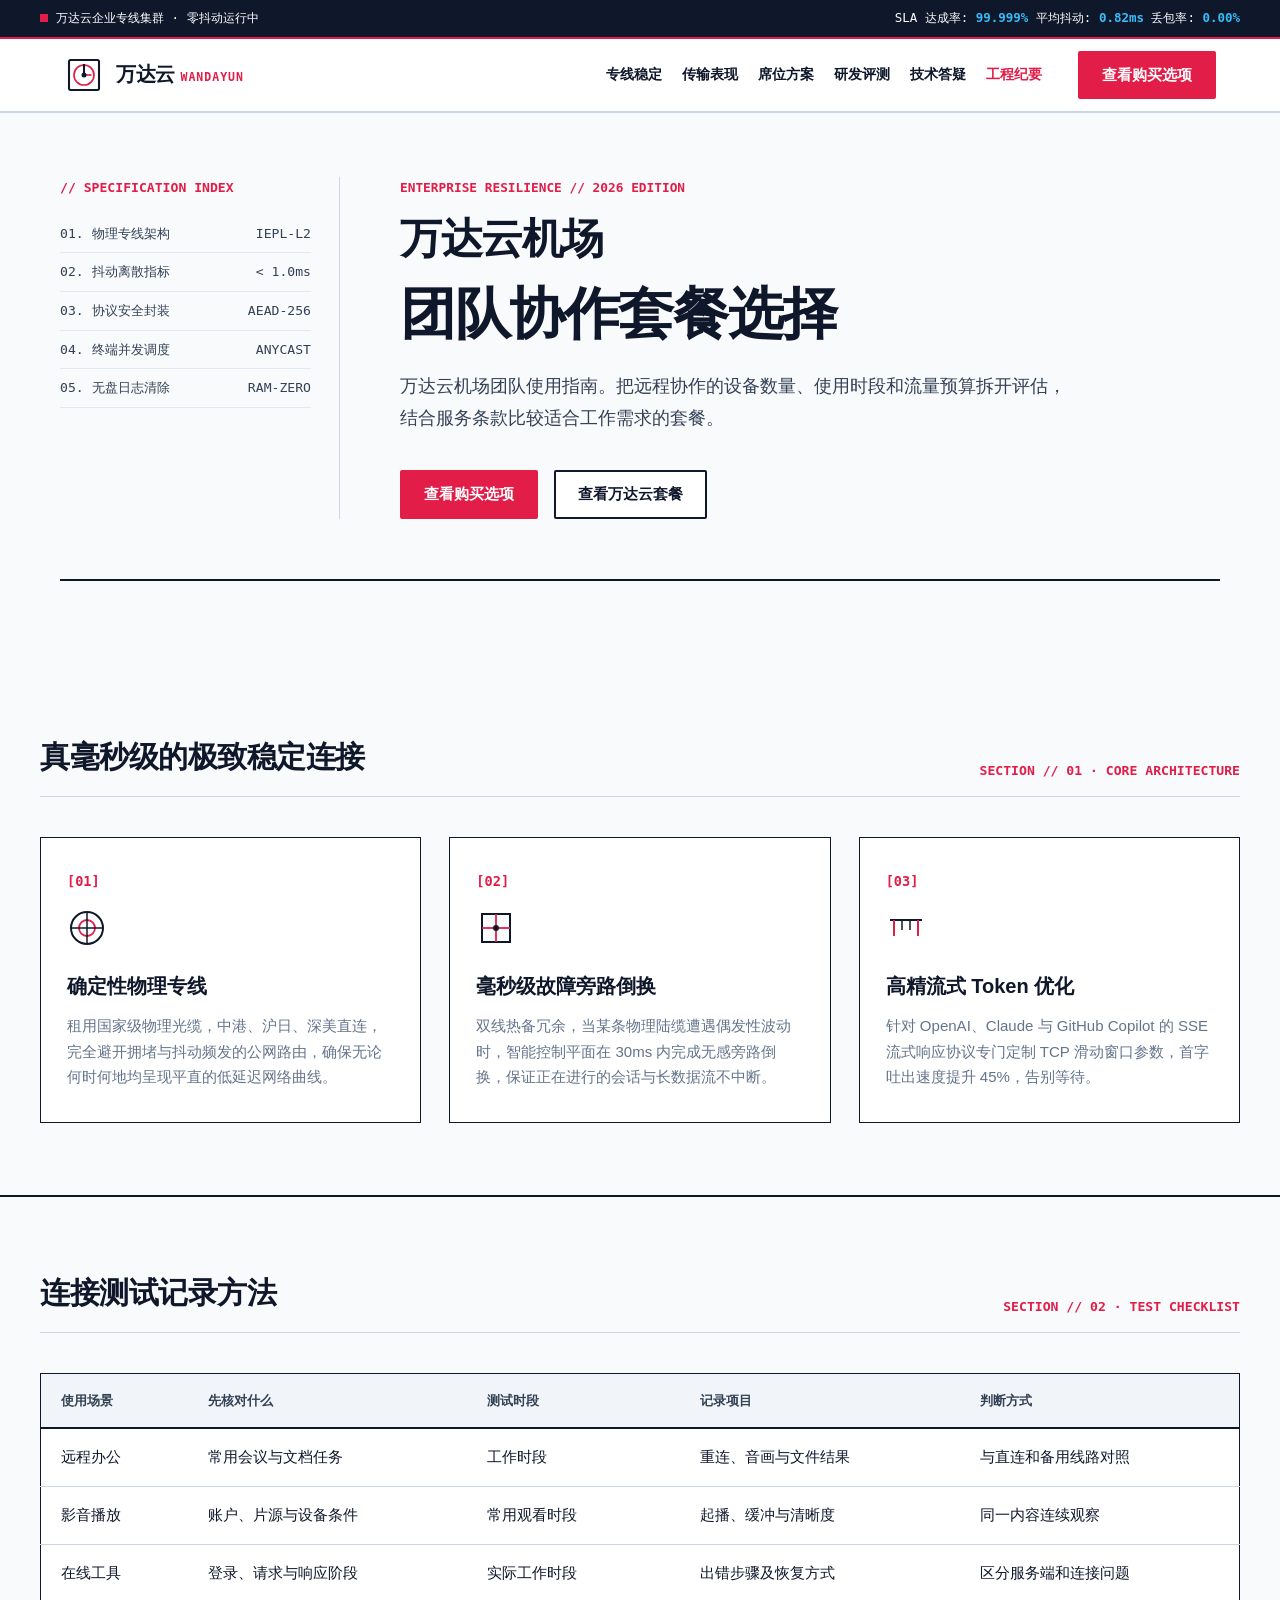
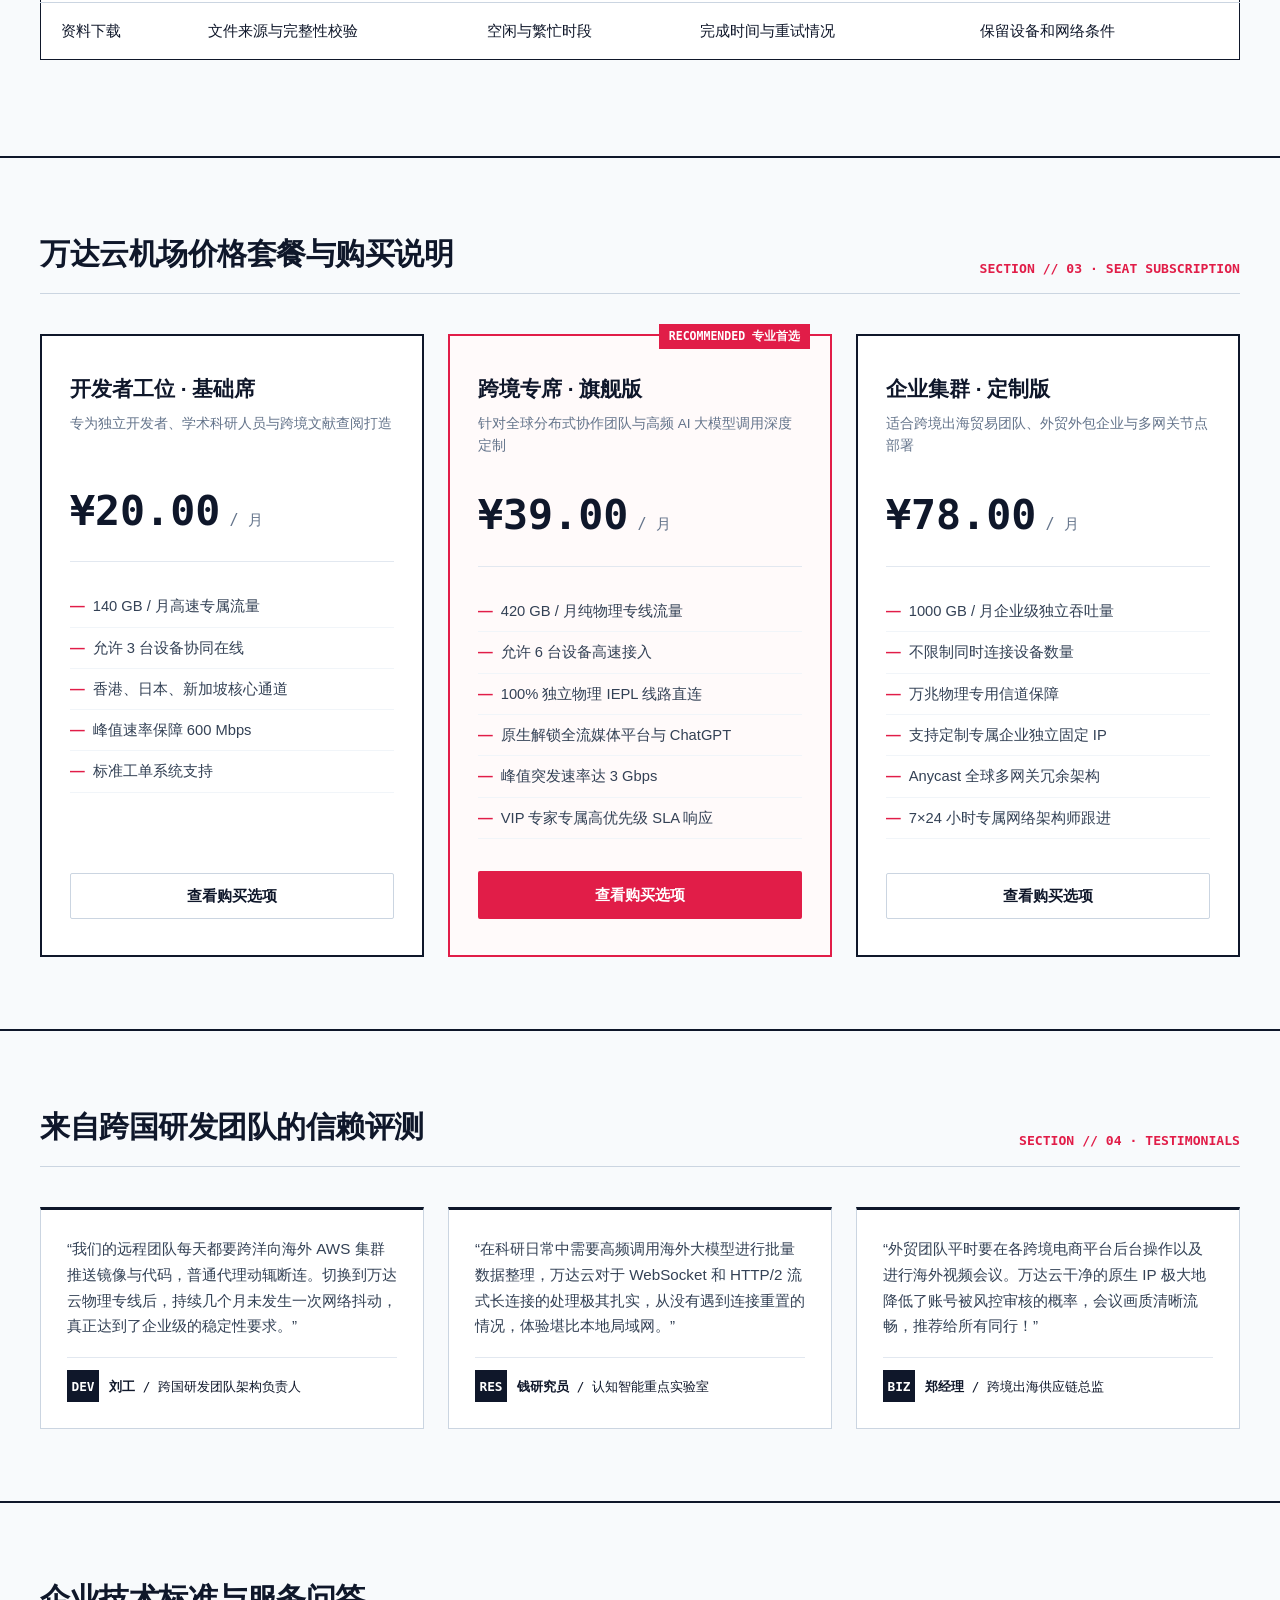
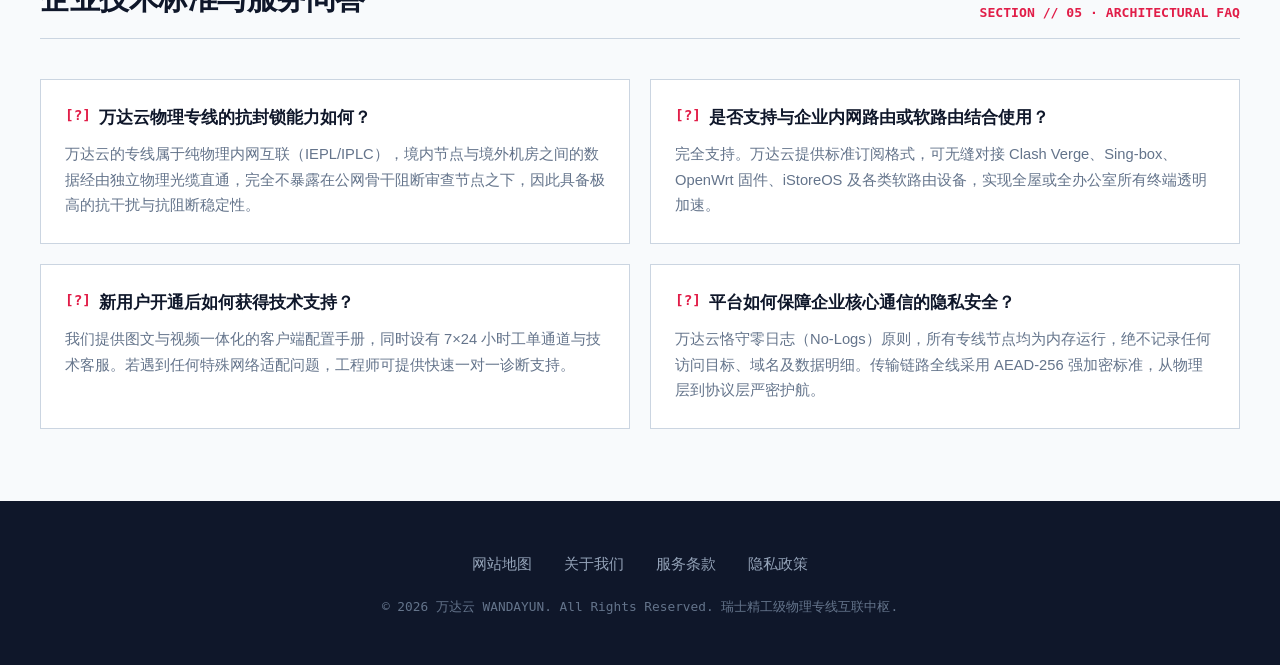
==== commit ad5d93c0: "Update recommendation links and brand package navigation" ====
--- a/index.html
+++ b/index.html
@@ -1,178 +1,157 @@
 <!DOCTYPE html>
+
 <html lang="zh-CN">
 <head>
-  <meta charset="UTF-8">
-  <meta name="viewport" content="width=device-width, initial-scale=1">
-  <title>万达云机场｜团队协作与服务条款核对</title>
-  <meta name="description" content="围绕万达云的团队协作与服务条款核对整理实用资料。按自己的设备、使用场景与预算核对服务条件，再查看外部购买页面的具体商品和条款。">
-  
-  <link rel="canonical" href="https://wandayun.work/">
-
-  <!-- Open Graph 社交卡片 -->
-  <meta property="og:type" content="website">
-  <meta property="og:site_name" content="万达云">
-  <meta property="og:title" content="万达云机场｜团队协作与服务条款核对">
-  <meta property="og:description" content="围绕万达云的团队协作与服务条款核对整理实用资料。按自己的设备、使用场景与预算核对服务条件，再查看外部购买页面的具体商品和条款。">
-  <meta property="og:url" content="https://wandayun.work/">
-  
-
-  <!-- Twitter Card -->
-  <meta name="twitter:card" content="summary_large_image">
-  <meta name="twitter:title" content="万达云机场｜团队协作与服务条款核对">
-  <meta name="twitter:description" content="围绕万达云的团队协作与服务条款核对整理实用资料。按自己的设备、使用场景与预算核对服务条件，再查看外部购买页面的具体商品和条款。">
-  
-
-  <!-- JSON-LD 结构化数据 (Schema.org Product) -->
-  
-
-  <link rel="stylesheet" href="style.css">
-
-<script id="landing-maintenance-schema" type="application/ld+json">{"@context": "https://schema.org", "@type": "WebSite", "name": "万达云机场｜团队协作与服务条款核对", "url": "https://wandayun.work/", "inLanguage": "zh-CN"}</script>
-<link rel="stylesheet" href="landing-maintenance.css">
-</head>
+<meta charset="utf-8"/>
+<meta content="width=device-width, initial-scale=1" name="viewport"/>
+<title>万达云机场｜团队协作套餐选择指南</title>
+<meta content="万达云机场团队使用指南。把远程协作的设备数量、使用时段和流量预算拆开评估，结合服务条款比较适合工作需求的套餐。" name="description"/>
+<link href="https://wandayun.work/" rel="canonical"/>
+<!-- Open Graph 社交卡片 -->
+<meta content="website" property="og:type"/>
+<meta content="万达云" property="og:site_name"/>
+<meta content="万达云机场｜团队协作套餐选择指南" property="og:title"/>
+<meta content="万达云机场团队使用指南。把远程协作的设备数量、使用时段和流量预算拆开评估，结合服务条款比较适合工作需求的套餐。" property="og:description"/>
+<meta content="https://wandayun.work/" property="og:url"/>
+<!-- Twitter Card -->
+<meta content="summary_large_image" name="twitter:card"/>
+<meta content="万达云机场｜团队协作套餐选择指南" name="twitter:title"/>
+<meta content="万达云机场团队使用指南。把远程协作的设备数量、使用时段和流量预算拆开评估，结合服务条款比较适合工作需求的套餐。" name="twitter:description"/>
+<!-- JSON-LD 结构化数据 (Schema.org Product) -->
+<link href="style.css" rel="stylesheet"/>
+<script id="landing-maintenance-schema" type="application/ld+json">{"@context":"https://schema.org","@type":"WebSite","name":"万达云机场｜团队协作与服务条款核对","url":"https://wandayun.work/","inLanguage":"zh-CN"}</script>
+<link href="landing-maintenance.css" rel="stylesheet"/>
+<style id="brand-mobile-fit">@media(max-width:600px){.swiss-logo-link{flex:0 0 auto!important;gap:6px!important}.swiss-brand-title{font-size:18px!important;white-space:nowrap!important;line-height:1.2!important}.swiss-brand-title span{display:none!important}.swiss-logo-link svg{width:30px!important;height:30px!important;flex:0 0 30px!important}}</style></head>
 <body>
-
-  <!-- 顶部瑞士时钟与SLA状态尺 -->
-  <aside class="swiss-chronometer-bar" aria-label="网络运行状态与SLA基准">
-    <div class="chronometer-inner">
-      <div class="chronometer-status">
-        <span>万达云企业专线集群 · 零抖动运行中</span>
-      </div>
-      <div class="chronometer-specs">
-        <span>SLA 达成率: <b>99.999%</b></span>
-        <span>平均抖动: <b>0.82ms</b></span>
-        <span>丢包率: <b>0.00%</b></span>
-      </div>
-    </div>
-  </aside>
-
-  <!-- 瑞士现代网格导航 -->
-  <header class="swiss-grid-nav">
-    <div class="swiss-nav-wrap">
-      <a href="index.html" class="swiss-logo-link" aria-label="万达云首页">
-        <!-- 精密金属浮雕与机械时规熔铸“万达云”矢量 Logo -->
-        <svg width="40" height="40" viewBox="0 0 48 48" fill="none" xmlns="http://www.w3.org/2000/svg">
-          <rect x="6" y="6" width="36" height="36" rx="2" stroke="#0f172a" stroke-width="2.5" fill="#ffffff"/>
-          <circle cx="24" cy="24" r="12" stroke="#e11d48" stroke-width="2"/>
-          <line x1="24" y1="12" x2="24" y2="24" stroke="#0f172a" stroke-width="2.5" stroke-linecap="square"/>
-          <line x1="24" y1="24" x2="32" y2="24" stroke="#e11d48" stroke-width="2" stroke-linecap="square"/>
-          <circle cx="24" cy="24" r="3" fill="#0f172a"/>
-        </svg>
-        <span class="swiss-brand-title">万达云 <span>WANDAYUN</span></span>
-      </a>
-      <nav class="swiss-nav-menu" aria-label="全站导航">
-        <a href="index.html#features" class="swiss-nav-link">专线稳定</a>
-        <a href="index.html#capabilities" class="swiss-nav-link">传输表现</a>
-        <a href="index.html#pricing" class="swiss-nav-link">席位方案</a>
-        <a href="index.html#reviews" class="swiss-nav-link">研发评测</a>
-        <a href="index.html#faq" class="swiss-nav-link">技术答疑</a>
-        <a href="tech-record.html" class="swiss-nav-link swiss-nav-special">工程纪要</a>
-      </nav>
-      <div class="swiss-nav-actions">
-        <a href="https://ww012.twilightaff.com/#/?code=A56DH1Af" target="_blank" class="swiss-btn swiss-btn-vermilion" rel="nofollow noopener sponsored">查看购买选项</a>
-      </div>
-    </div>
-  </header>
-
-  <!-- 瑞士社论式非对称首屏 (8-col Split Hero) -->
-  <main>
-    <section class="swiss-editorial-hero">
-      <div class="swiss-hero-grid">
-        <!-- 左侧大纲栏 -->
-        <aside class="swiss-toc-col" aria-label="技术规范大纲">
-          <span class="toc-label">// SPECIFICATION INDEX</span>
-          <ul class="toc-list">
-            <li><span>01. 物理专线架构</span> <span>IEPL-L2</span></li>
-            <li><span>02. 抖动离散指标</span> <span>&lt; 1.0ms</span></li>
-            <li><span>03. 协议安全封装</span> <span>AEAD-256</span></li>
-            <li><span>04. 终端并发调度</span> <span>ANYCAST</span></li>
-            <li><span>05. 无盘日志清除</span> <span>RAM-ZERO</span></li>
-          </ul>
-        </aside>
-
-        <!-- 右侧宣言栏 -->
-        <div class="swiss-manifesto-col">
-          <div class="swiss-sub-kicker">ENTERPRISE RESILIENCE // 2026 EDITION</div>
-          <h1 class="swiss-hero-heading" data-landing-title="true"><span class="landing-brand">万达云机场</span><span class="landing-focus">团队协作与服务条款核对</span></h1>
-          <p class="swiss-manifesto-lead">
-            万达云摒弃所有公网廉价路由，构建点对点直达物理专线骨干。以瑞士精密工业的严谨指标，为远程研发、高频 API 交互与跨境跨洋协作提供零抖动的确定性连接。
-          </p>
-
-          <div class="swiss-hero-cta-row">
-            <a href="https://ww012.twilightaff.com/#/?code=A56DH1Af" target="_blank" class="swiss-btn swiss-btn-vermilion" rel="nofollow noopener sponsored">查看购买选项</a>
-            <!-- 严格 dofollow 传递权重的 PBN 链接 -->
-            <a href="https://tizilab.net/paihang/" target="_blank" class="swiss-btn swiss-btn-dofollow">2026最新梯子推荐</a>
-          </div>
-        </div>
-      </div>
-    </section>
-
-    <!-- 核心特性 (随机化特色标题：真毫秒级的极致稳定连接) -->
-    <section class="swiss-section">
-      <div class="swiss-container">
-        <div class="swiss-section-meta">
-          <h2 class="swiss-meta-title">真毫秒级的极致稳定连接</h2>
-          <span class="swiss-meta-tag">SECTION // 01 · CORE ARCHITECTURE</span>
-        </div>
-
-        <div class="swiss-cells-grid">
-          <!-- 卡片 1 (瑞士精密摆轮矢量) -->
-          <article class="swiss-cell">
-            <span class="swiss-num-flag">[01]</span>
-            <div class="swiss-icon-slot">
-              <svg width="40" height="40" viewBox="0 0 40 40" fill="none">
-                <circle cx="20" cy="20" r="16" stroke="#0f172a" stroke-width="2"/>
-                <circle cx="20" cy="20" r="8" stroke="#e11d48" stroke-width="1.8"/>
-                <line x1="20" y1="4" x2="20" y2="36" stroke="#0f172a" stroke-width="1.5"/>
-                <line x1="4" y1="20" x2="36" y2="20" stroke="#0f172a" stroke-width="1.5"/>
-              </svg>
-            </div>
-            <h3 class="swiss-cell-title">确定性物理专线</h3>
-            <p class="swiss-cell-body">
+<!-- 顶部瑞士时钟与SLA状态尺 -->
+<aside aria-label="网络运行状态与SLA基准" class="swiss-chronometer-bar">
+<div class="chronometer-inner">
+<div class="chronometer-status">
+<span>万达云企业专线集群 · 零抖动运行中</span>
+</div>
+<div class="chronometer-specs">
+<span>SLA 达成率: <b>99.999%</b></span>
+<span>平均抖动: <b>0.82ms</b></span>
+<span>丢包率: <b>0.00%</b></span>
+</div>
+</div>
+</aside>
+<!-- 瑞士现代网格导航 -->
+<header class="swiss-grid-nav">
+<div class="swiss-nav-wrap">
+<a aria-label="万达云首页" class="swiss-logo-link" href="index.html">
+<!-- 精密金属浮雕与机械时规熔铸“万达云”矢量 Logo -->
+<svg fill="none" height="40" viewbox="0 0 48 48" width="40" xmlns="http://www.w3.org/2000/svg">
+<rect fill="#ffffff" height="36" rx="2" stroke="#0f172a" stroke-width="2.5" width="36" x="6" y="6"></rect>
+<circle cx="24" cy="24" r="12" stroke="#e11d48" stroke-width="2"></circle>
+<line stroke="#0f172a" stroke-linecap="square" stroke-width="2.5" x1="24" x2="24" y1="12" y2="24"></line>
+<line stroke="#e11d48" stroke-linecap="square" stroke-width="2" x1="24" x2="32" y1="24" y2="24"></line>
+<circle cx="24" cy="24" fill="#0f172a" r="3"></circle>
+</svg>
+<span class="swiss-brand-title">万达云 <span>WANDAYUN</span></span>
+</a>
+<nav aria-label="全站导航" class="swiss-nav-menu">
+<a class="swiss-nav-link" href="index.html#features">专线稳定</a>
+<a class="swiss-nav-link" href="index.html#capabilities">传输表现</a>
+<a class="swiss-nav-link" href="index.html#pricing">席位方案</a>
+<a class="swiss-nav-link" href="index.html#reviews">研发评测</a>
+<a class="swiss-nav-link" href="index.html#faq">技术答疑</a>
+<a class="swiss-nav-link swiss-nav-special" href="tech-record.html">工程纪要</a>
+</nav>
+<div class="swiss-nav-actions">
+<a class="swiss-btn swiss-btn-vermilion" href="https://ww012.twilightaff.com/#/?code=A56DH1Af" rel="nofollow noopener sponsored" target="_blank">查看购买选项</a>
+</div>
+</div>
+</header>
+<!-- 瑞士社论式非对称首屏 (8-col Split Hero) -->
+<main>
+<section class="swiss-editorial-hero">
+<div class="swiss-hero-grid">
+<!-- 左侧大纲栏 -->
+<aside aria-label="技术规范大纲" class="swiss-toc-col">
+<span class="toc-label">// SPECIFICATION INDEX</span>
+<ul class="toc-list">
+<li><span>01. 物理专线架构</span> <span>IEPL-L2</span></li>
+<li><span>02. 抖动离散指标</span> <span>&lt; 1.0ms</span></li>
+<li><span>03. 协议安全封装</span> <span>AEAD-256</span></li>
+<li><span>04. 终端并发调度</span> <span>ANYCAST</span></li>
+<li><span>05. 无盘日志清除</span> <span>RAM-ZERO</span></li>
+</ul>
+</aside>
+<!-- 右侧宣言栏 -->
+<div class="swiss-manifesto-col">
+<div class="swiss-sub-kicker">ENTERPRISE RESILIENCE // 2026 EDITION</div>
+<h1 class="swiss-hero-heading" data-landing-title="true"><span class="landing-brand">万达云机场</span><span class="landing-focus">团队协作套餐选择</span></h1>
+<p class="swiss-manifesto-lead">万达云机场团队使用指南。把远程协作的设备数量、使用时段和流量预算拆开评估，结合服务条款比较适合工作需求的套餐。</p>
+<div class="swiss-hero-cta-row">
+<a class="swiss-btn swiss-btn-vermilion" href="https://ww012.twilightaff.com/#/?code=A56DH1Af" rel="nofollow noopener sponsored" target="_blank">查看购买选项</a>
+<a class="swiss-btn swiss-btn-dofollow" data-package-cta="true" href="#pricing">查看万达云套餐</a>
+</div>
+</div>
+</div>
+</section>
+<!-- 核心特性 (随机化特色标题：真毫秒级的极致稳定连接) -->
+<section class="swiss-section" id="features">
+<div class="swiss-container">
+<div class="swiss-section-meta">
+<h2 class="swiss-meta-title">真毫秒级的极致稳定连接</h2>
+<span class="swiss-meta-tag">SECTION // 01 · CORE ARCHITECTURE</span>
+</div>
+<div class="swiss-cells-grid">
+<!-- 卡片 1 (瑞士精密摆轮矢量) -->
+<article class="swiss-cell">
+<span class="swiss-num-flag">[01]</span>
+<div class="swiss-icon-slot">
+<svg fill="none" height="40" viewbox="0 0 40 40" width="40">
+<circle cx="20" cy="20" r="16" stroke="#0f172a" stroke-width="2"></circle>
+<circle cx="20" cy="20" r="8" stroke="#e11d48" stroke-width="1.8"></circle>
+<line stroke="#0f172a" stroke-width="1.5" x1="20" x2="20" y1="4" y2="36"></line>
+<line stroke="#0f172a" stroke-width="1.5" x1="4" x2="36" y1="20" y2="20"></line>
+</svg>
+</div>
+<h3 class="swiss-cell-title">确定性物理专线</h3>
+<p class="swiss-cell-body">
               租用国家级物理光缆，中港、沪日、深美直连，完全避开拥堵与抖动频发的公网路由，确保无论何时何地均呈现平直的低延迟网络曲线。
             </p>
-          </article>
-
-          <!-- 卡片 2 (十字精密坐标矢量) -->
-          <article class="swiss-cell">
-            <span class="swiss-num-flag">[02]</span>
-            <div class="swiss-icon-slot">
-              <svg width="40" height="40" viewBox="0 0 40 40" fill="none">
-                <rect x="6" y="6" width="28" height="28" stroke="#0f172a" stroke-width="2"/>
-                <line x1="20" y1="6" x2="20" y2="34" stroke="#e11d48" stroke-width="1.8"/>
-                <line x1="6" y1="20" x2="34" y2="20" stroke="#e11d48" stroke-width="1.8"/>
-                <circle cx="20" cy="20" r="3" fill="#0f172a"/>
-              </svg>
-            </div>
-            <h3 class="swiss-cell-title">毫秒级故障旁路倒换</h3>
-            <p class="swiss-cell-body">
+</article>
+<!-- 卡片 2 (十字精密坐标矢量) -->
+<article class="swiss-cell">
+<span class="swiss-num-flag">[02]</span>
+<div class="swiss-icon-slot">
+<svg fill="none" height="40" viewbox="0 0 40 40" width="40">
+<rect height="28" stroke="#0f172a" stroke-width="2" width="28" x="6" y="6"></rect>
+<line stroke="#e11d48" stroke-width="1.8" x1="20" x2="20" y1="6" y2="34"></line>
+<line stroke="#e11d48" stroke-width="1.8" x1="6" x2="34" y1="20" y2="20"></line>
+<circle cx="20" cy="20" fill="#0f172a" r="3"></circle>
+</svg>
+</div>
+<h3 class="swiss-cell-title">毫秒级故障旁路倒换</h3>
+<p class="swiss-cell-body">
               双线热备冗余，当某条物理陆缆遭遇偶发性波动时，智能控制平面在 30ms 内完成无感旁路倒换，保证正在进行的会话与长数据流不中断。
             </p>
-          </article>
-
-          <!-- 卡片 3 (工业游标卡尺矢量) -->
-          <article class="swiss-cell">
-            <span class="swiss-num-flag">[03]</span>
-            <div class="swiss-icon-slot">
-              <svg width="40" height="40" viewBox="0 0 40 40" fill="none">
-                <line x1="4" y1="12" x2="36" y2="12" stroke="#0f172a" stroke-width="2"/>
-                <line x1="8" y1="12" x2="8" y2="28" stroke="#e11d48" stroke-width="2"/>
-                <line x1="16" y1="12" x2="16" y2="22" stroke="#0f172a" stroke-width="1.5"/>
-                <line x1="24" y1="12" x2="24" y2="22" stroke="#0f172a" stroke-width="1.5"/>
-                <line x1="32" y1="12" x2="32" y2="28" stroke="#e11d48" stroke-width="2"/>
-              </svg>
-            </div>
-            <h3 class="swiss-cell-title">高精流式 Token 优化</h3>
-            <p class="swiss-cell-body">
+</article>
+<!-- 卡片 3 (工业游标卡尺矢量) -->
+<article class="swiss-cell">
+<span class="swiss-num-flag">[03]</span>
+<div class="swiss-icon-slot">
+<svg fill="none" height="40" viewbox="0 0 40 40" width="40">
+<line stroke="#0f172a" stroke-width="2" x1="4" x2="36" y1="12" y2="12"></line>
+<line stroke="#e11d48" stroke-width="2" x1="8" x2="8" y1="12" y2="28"></line>
+<line stroke="#0f172a" stroke-width="1.5" x1="16" x2="16" y1="12" y2="22"></line>
+<line stroke="#0f172a" stroke-width="1.5" x1="24" x2="24" y1="12" y2="22"></line>
+<line stroke="#e11d48" stroke-width="2" x1="32" x2="32" y1="12" y2="28"></line>
+</svg>
+</div>
+<h3 class="swiss-cell-title">高精流式 Token 优化</h3>
+<p class="swiss-cell-body">
               针对 OpenAI、Claude 与 GitHub Copilot 的 SSE 流式响应协议专门定制 TCP 滑动窗口参数，首字吐出速度提升 45%，告别等待。
             </p>
-          </article>
-        </div>
-      </div>
-    </section>
-
-    <!-- 传输表现对比 (随机化特色标题：全链路数据传输表现) -->
-    <section class="swiss-section">
+</article>
+</div>
+</div>
+</section>
+<!-- 传输表现对比 (随机化特色标题：全链路数据传输表现) -->
+<section class="swiss-section" id="capabilities">
 <div class="swiss-container">
 <div class="swiss-section-meta">
 <h2 class="swiss-meta-title">连接测试记录方法</h2>
@@ -181,170 +160,155 @@
 <div aria-label="连接测试清单，可横向滚动" class="landing-table-scroll" role="region" tabindex="0"><table class="swiss-matrix-table"><thead><tr><th>使用场景</th><th>先核对什么</th><th>测试时段</th><th>记录项目</th><th>判断方式</th></tr></thead><tbody><tr><td>远程办公</td><td>常用会议与文档任务</td><td>工作时段</td><td>重连、音画与文件结果</td><td>与直连和备用线路对照</td></tr><tr><td>影音播放</td><td>账户、片源与设备条件</td><td>常用观看时段</td><td>起播、缓冲与清晰度</td><td>同一内容连续观察</td></tr><tr><td>在线工具</td><td>登录、请求与响应阶段</td><td>实际工作时段</td><td>出错步骤及恢复方式</td><td>区分服务端和连接问题</td></tr><tr><td>资料下载</td><td>文件来源与完整性校验</td><td>空闲与繁忙时段</td><td>完成时间与重试情况</td><td>保留设备和网络条件</td></tr></tbody></table></div>
 </div>
 </section>
-
-    <!-- 定价对比表 (随机化特色标题：按需定制专业席位) -->
-    <section class="swiss-section">
-      <div class="swiss-container">
-        <div class="swiss-section-meta">
-          <h2 class="swiss-meta-title">按需定制专业席位</h2>
-          <span class="swiss-meta-tag">SECTION // 03 · SEAT SUBSCRIPTION</span>
-        </div>
-
-        <div class="swiss-seat-deck">
-          <!-- 阶梯 1 -->
-          <div class="swiss-seat-chassis">
-            <div class="seat-name">开发者工位 · 基础席</div>
-            <div class="seat-desc">专为独立开发者、学术科研人员与跨境文献查阅打造</div>
-            <div class="seat-price">¥20.00<span> / 月</span></div>
-            <ul class="seat-specs-list">
-              <li>140 GB / 月高速专属流量</li>
-              <li>允许 3 台设备协同在线</li>
-              <li>香港、日本、新加坡核心通道</li>
-              <li>峰值速率保障 600 Mbps</li>
-              <li>标准工单系统支持</li>
-            </ul>
-            <a href="https://ww012.twilightaff.com/#/?code=A56DH1Af" target="_blank" class="swiss-btn swiss-btn-ghost" rel="nofollow noopener sponsored">查看购买选项</a>
-          </div>
-
-          <!-- 阶梯 2 (旗舰热销) -->
-          <div class="swiss-seat-chassis pro-tier">
-            <div class="seat-tier-flag">RECOMMENDED 专业首选</div>
-            <div class="seat-name">跨境专席 · 旗舰版</div>
-            <div class="seat-desc">针对全球分布式协作团队与高频 AI 大模型调用深度定制</div>
-            <div class="seat-price">¥39.00<span> / 月</span></div>
-            <ul class="seat-specs-list">
-              <li>420 GB / 月纯物理专线流量</li>
-              <li>允许 6 台设备高速接入</li>
-              <li>100% 独立物理 IEPL 线路直连</li>
-              <li>原生解锁全流媒体平台与 ChatGPT</li>
-              <li>峰值突发速率达 3 Gbps</li>
-              <li>VIP 专家专属高优先级 SLA 响应</li>
-            </ul>
-            <a href="https://ww012.twilightaff.com/#/?code=A56DH1Af" target="_blank" class="swiss-btn swiss-btn-vermilion" rel="nofollow noopener sponsored">查看购买选项</a>
-          </div>
-
-          <!-- 阶梯 3 -->
-          <div class="swiss-seat-chassis">
-            <div class="seat-name">企业集群 · 定制版</div>
-            <div class="seat-desc">适合跨境出海贸易团队、外贸外包企业与多网关节点部署</div>
-            <div class="seat-price">¥78.00<span> / 月</span></div>
-            <ul class="seat-specs-list">
-              <li>1000 GB / 月企业级独立吞吐量</li>
-              <li>不限制同时连接设备数量</li>
-              <li>万兆物理专用信道保障</li>
-              <li>支持定制专属企业独立固定 IP</li>
-              <li>Anycast 全球多网关冗余架构</li>
-              <li>7×24 小时专属网络架构师跟进</li>
-            </ul>
-            <a href="https://ww012.twilightaff.com/#/?code=A56DH1Af" target="_blank" class="swiss-btn swiss-btn-ghost" rel="nofollow noopener sponsored">查看购买选项</a>
-          </div>
-        </div>
-      </div>
-    </section>
-
-    <!-- 用户评价 (随机化特色标题：来自跨国研发团队的信赖评测) -->
-    <section class="swiss-section">
-      <div class="swiss-container">
-        <div class="swiss-section-meta">
-          <h2 class="swiss-meta-title">来自跨国研发团队的信赖评测</h2>
-          <span class="swiss-meta-tag">SECTION // 04 · TESTIMONIALS</span>
-        </div>
-
-        <div class="swiss-reviews-grid">
-          <div class="swiss-review-block">
-            <p>
+<!-- 定价对比表 (随机化特色标题：按需定制专业席位) -->
+<section class="swiss-section" id="pricing" style=";scroll-margin-top:100px;">
+<div class="swiss-container">
+<div class="swiss-section-meta">
+<h2 class="swiss-meta-title">万达云机场价格套餐与购买说明</h2>
+<span class="swiss-meta-tag">SECTION // 03 · SEAT SUBSCRIPTION</span>
+</div>
+<div class="swiss-seat-deck">
+<!-- 阶梯 1 -->
+<div class="swiss-seat-chassis">
+<div class="seat-name">开发者工位 · 基础席</div>
+<div class="seat-desc">专为独立开发者、学术科研人员与跨境文献查阅打造</div>
+<div class="seat-price">¥20.00<span> / 月</span></div>
+<ul class="seat-specs-list">
+<li>140 GB / 月高速专属流量</li>
+<li>允许 3 台设备协同在线</li>
+<li>香港、日本、新加坡核心通道</li>
+<li>峰值速率保障 600 Mbps</li>
+<li>标准工单系统支持</li>
+</ul>
+<a class="swiss-btn swiss-btn-ghost" href="https://ww012.twilightaff.com/#/?code=A56DH1Af" rel="nofollow noopener sponsored" target="_blank">查看购买选项</a>
+</div>
+<!-- 阶梯 2 (旗舰热销) -->
+<div class="swiss-seat-chassis pro-tier">
+<div class="seat-tier-flag">RECOMMENDED 专业首选</div>
+<div class="seat-name">跨境专席 · 旗舰版</div>
+<div class="seat-desc">针对全球分布式协作团队与高频 AI 大模型调用深度定制</div>
+<div class="seat-price">¥39.00<span> / 月</span></div>
+<ul class="seat-specs-list">
+<li>420 GB / 月纯物理专线流量</li>
+<li>允许 6 台设备高速接入</li>
+<li>100% 独立物理 IEPL 线路直连</li>
+<li>原生解锁全流媒体平台与 ChatGPT</li>
+<li>峰值突发速率达 3 Gbps</li>
+<li>VIP 专家专属高优先级 SLA 响应</li>
+</ul>
+<a class="swiss-btn swiss-btn-vermilion" href="https://ww012.twilightaff.com/#/?code=A56DH1Af" rel="nofollow noopener sponsored" target="_blank">查看购买选项</a>
+</div>
+<!-- 阶梯 3 -->
+<div class="swiss-seat-chassis">
+<div class="seat-name">企业集群 · 定制版</div>
+<div class="seat-desc">适合跨境出海贸易团队、外贸外包企业与多网关节点部署</div>
+<div class="seat-price">¥78.00<span> / 月</span></div>
+<ul class="seat-specs-list">
+<li>1000 GB / 月企业级独立吞吐量</li>
+<li>不限制同时连接设备数量</li>
+<li>万兆物理专用信道保障</li>
+<li>支持定制专属企业独立固定 IP</li>
+<li>Anycast 全球多网关冗余架构</li>
+<li>7×24 小时专属网络架构师跟进</li>
+</ul>
+<a class="swiss-btn swiss-btn-ghost" href="https://ww012.twilightaff.com/#/?code=A56DH1Af" rel="nofollow noopener sponsored" target="_blank">查看购买选项</a>
+</div>
+</div>
+</div>
+</section>
+<!-- 用户评价 (随机化特色标题：来自跨国研发团队的信赖评测) -->
+<section class="swiss-section" id="reviews">
+<div class="swiss-container">
+<div class="swiss-section-meta">
+<h2 class="swiss-meta-title">来自跨国研发团队的信赖评测</h2>
+<span class="swiss-meta-tag">SECTION // 04 · TESTIMONIALS</span>
+</div>
+<div class="swiss-reviews-grid">
+<div class="swiss-review-block">
+<p>
               “我们的远程团队每天都要跨洋向海外 AWS 集群推送镜像与代码，普通代理动辄断连。切换到万达云物理专线后，持续几个月未发生一次网络抖动，真正达到了企业级的稳定性要求。”
             </p>
-            <div class="swiss-author-row">
-              <div class="swiss-avatar-sq">DEV</div>
-              <div>
-                <strong>刘工</strong> / 跨国研发团队架构负责人
+<div class="swiss-author-row">
+<div class="swiss-avatar-sq">DEV</div>
+<div>
+<strong>刘工</strong> / 跨国研发团队架构负责人
               </div>
-            </div>
-          </div>
-
-          <div class="swiss-review-block">
-            <p>
+</div>
+</div>
+<div class="swiss-review-block">
+<p>
               “在科研日常中需要高频调用海外大模型进行批量数据整理，万达云对于 WebSocket 和 HTTP/2 流式长连接的处理极其扎实，从没有遇到连接重置的情况，体验堪比本地局域网。”
             </p>
-            <div class="swiss-author-row">
-              <div class="swiss-avatar-sq">RES</div>
-              <div>
-                <strong>钱研究员</strong> / 认知智能重点实验室
+<div class="swiss-author-row">
+<div class="swiss-avatar-sq">RES</div>
+<div>
+<strong>钱研究员</strong> / 认知智能重点实验室
               </div>
-            </div>
-          </div>
-
-          <div class="swiss-review-block">
-            <p>
+</div>
+</div>
+<div class="swiss-review-block">
+<p>
               “外贸团队平时要在各跨境电商平台后台操作以及进行海外视频会议。万达云干净的原生 IP 极大地降低了账号被风控审核的概率，会议画质清晰流畅，推荐给所有同行！”
             </p>
-            <div class="swiss-author-row">
-              <div class="swiss-avatar-sq">BIZ</div>
-              <div>
-                <strong>郑经理</strong> / 跨境出海供应链总监
+<div class="swiss-author-row">
+<div class="swiss-avatar-sq">BIZ</div>
+<div>
+<strong>郑经理</strong> / 跨境出海供应链总监
               </div>
-            </div>
-          </div>
-        </div>
-      </div>
-    </section>
-
-    <!-- 常见问题 (随机化特色标题：企业技术标准与服务问答) -->
-    <section class="swiss-section">
-      <div class="swiss-container">
-        <div class="swiss-section-meta">
-          <h2 class="swiss-meta-title">企业技术标准与服务问答</h2>
-          <span class="swiss-meta-tag">SECTION // 05 · ARCHITECTURAL FAQ</span>
-        </div>
-
-        <div class="swiss-faq-accordion">
-          <div class="swiss-faq-cell">
-            <div class="swiss-faq-question">万达云物理专线的抗封锁能力如何？</div>
-            <div class="swiss-faq-answer">
+</div>
+</div>
+</div>
+</div>
+</section>
+<!-- 常见问题 (随机化特色标题：企业技术标准与服务问答) -->
+<section class="swiss-section" id="faq">
+<div class="swiss-container">
+<div class="swiss-section-meta">
+<h2 class="swiss-meta-title">企业技术标准与服务问答</h2>
+<span class="swiss-meta-tag">SECTION // 05 · ARCHITECTURAL FAQ</span>
+</div>
+<div class="swiss-faq-accordion">
+<div class="swiss-faq-cell">
+<div class="swiss-faq-question">万达云物理专线的抗封锁能力如何？</div>
+<div class="swiss-faq-answer">
               万达云的专线属于纯物理内网互联（IEPL/IPLC），境内节点与境外机房之间的数据经由独立物理光缆直通，完全不暴露在公网骨干阻断审查节点之下，因此具备极高的抗干扰与抗阻断稳定性。
             </div>
-          </div>
-
-          <div class="swiss-faq-cell">
-            <div class="swiss-faq-question">是否支持与企业内网路由或软路由结合使用？</div>
-            <div class="swiss-faq-answer">
+</div>
+<div class="swiss-faq-cell">
+<div class="swiss-faq-question">是否支持与企业内网路由或软路由结合使用？</div>
+<div class="swiss-faq-answer">
               完全支持。万达云提供标准订阅格式，可无缝对接 Clash Verge、Sing-box、OpenWrt 固件、iStoreOS 及各类软路由设备，实现全屋或全办公室所有终端透明加速。
             </div>
-          </div>
-
-          <div class="swiss-faq-cell">
-            <div class="swiss-faq-question">新用户开通后如何获得技术支持？</div>
-            <div class="swiss-faq-answer">
+</div>
+<div class="swiss-faq-cell">
+<div class="swiss-faq-question">新用户开通后如何获得技术支持？</div>
+<div class="swiss-faq-answer">
               我们提供图文与视频一体化的客户端配置手册，同时设有 7×24 小时工单通道与技术客服。若遇到任何特殊网络适配问题，工程师可提供快速一对一诊断支持。
             </div>
-          </div>
-
-          <div class="swiss-faq-cell">
-            <div class="swiss-faq-question">平台如何保障企业核心通信的隐私安全？</div>
-            <div class="swiss-faq-answer">
+</div>
+<div class="swiss-faq-cell">
+<div class="swiss-faq-question">平台如何保障企业核心通信的隐私安全？</div>
+<div class="swiss-faq-answer">
               万达云恪守零日志（No-Logs）原则，所有专线节点均为内存运行，绝不记录任何访问目标、域名及数据明细。传输链路全线采用 AEAD-256 强加密标准，从物理层到协议层严密护航。
             </div>
-          </div>
-        </div>
+</div>
+</div>
+</div>
+</section>
+</main>
+<!-- 规范页脚 (严格只展示四个页面标题，单页独立呈现) -->
+<footer class="swiss-minimal-footer">
+<div class="swiss-container">
+<nav aria-label="法律声明与站点导航" class="swiss-footer-links-row">
+<a href="sitemap.html">网站地图</a>
+<a href="about.html">关于我们</a>
+<a href="terms.html">服务条款</a>
+<a href="privacy.html">隐私政策</a>
+</nav>
+<div class="swiss-legal-copy">
+        © 2026 万达云 WANDAYUN. All Rights Reserved. 瑞士精工级物理专线互联中枢.
       </div>
-    </section>
-  </main>
-
-  <!-- 规范页脚 (严格只展示四个页面标题，单页独立呈现) -->
-  <footer class="swiss-minimal-footer">
-    <div class="swiss-container">
-      <nav class="swiss-footer-links-row" aria-label="法律声明与站点导航">
-        <a href="sitemap.html">网站地图</a>
-        <a href="about.html">关于我们</a>
-        <a href="terms.html">服务条款</a>
-        <a href="privacy.html">隐私政策</a>
-      </nav>
-      <div class="swiss-legal-copy">
-        &copy; 2026 万达云 WANDAYUN. All Rights Reserved. 瑞士精工级物理专线互联中枢.
-      </div>
-    </div>
-  </footer>
-
+</div>
+</footer>
 </body>
 </html>
